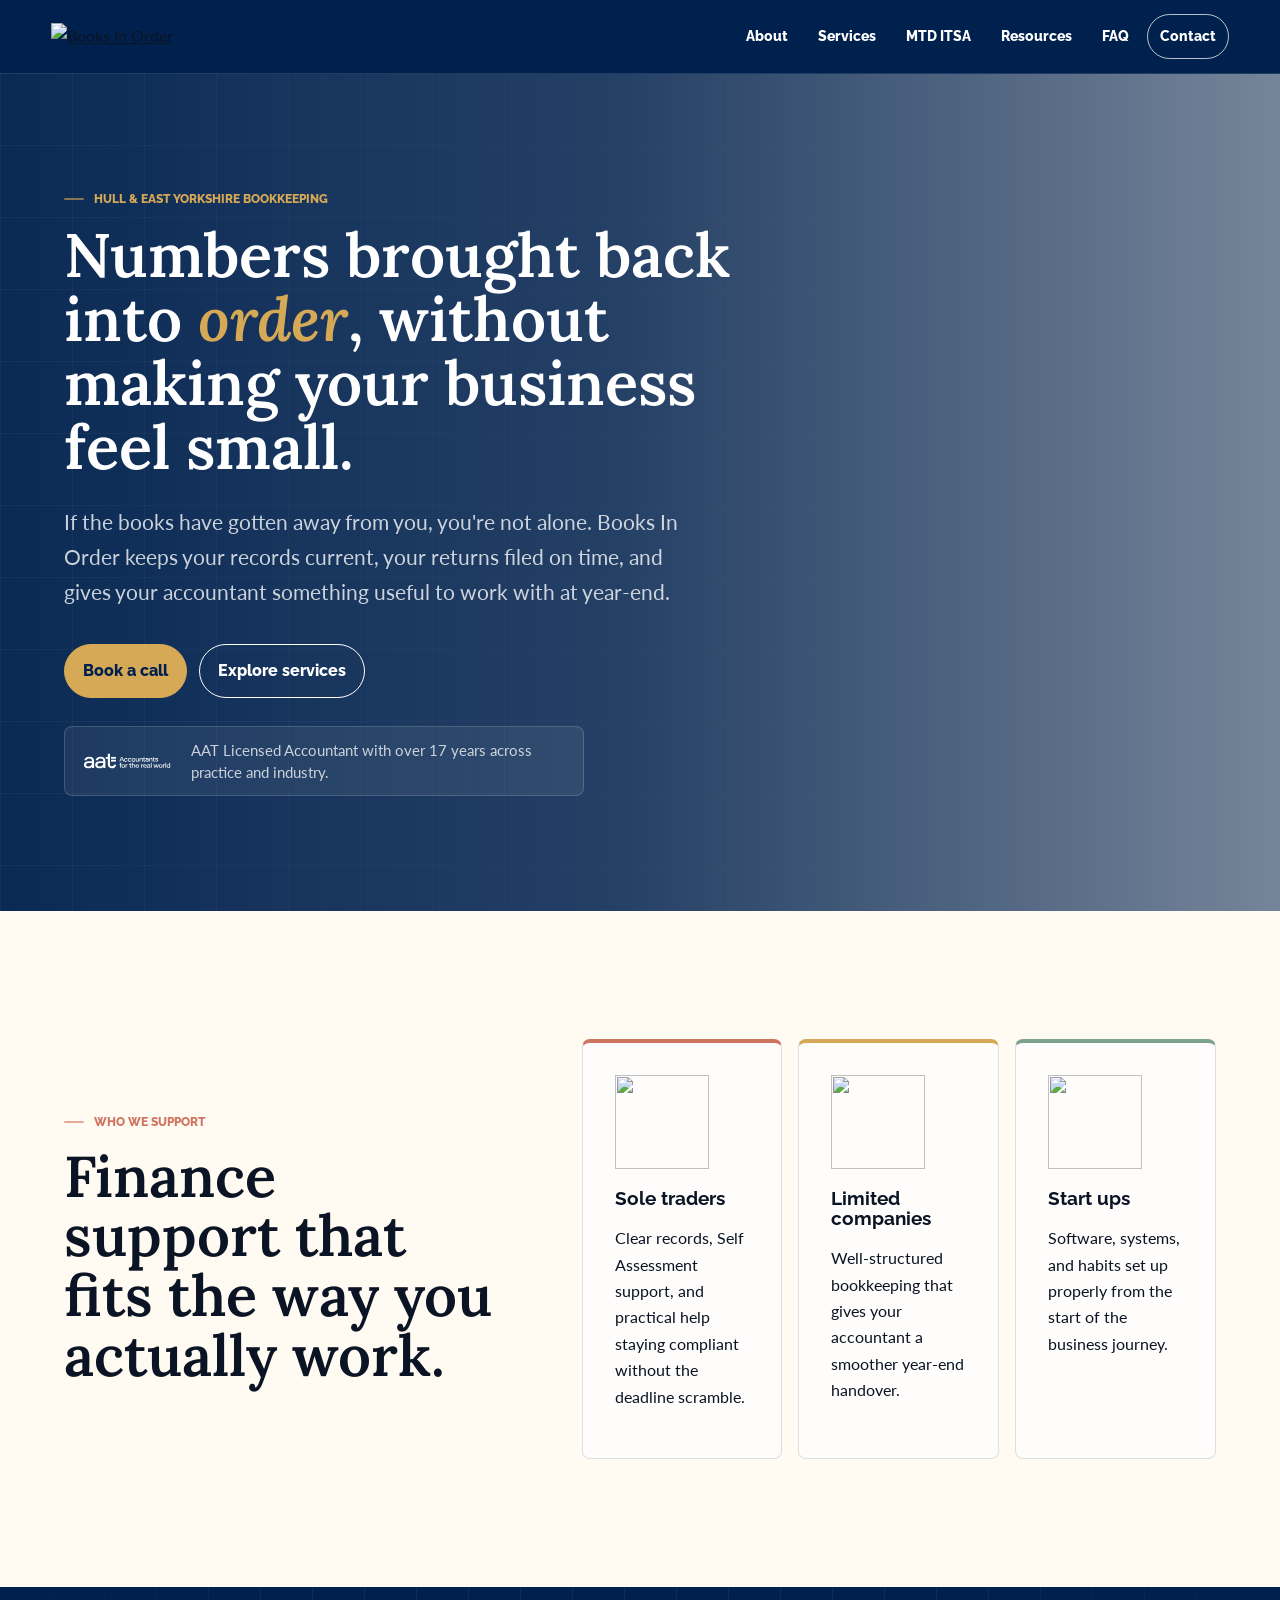
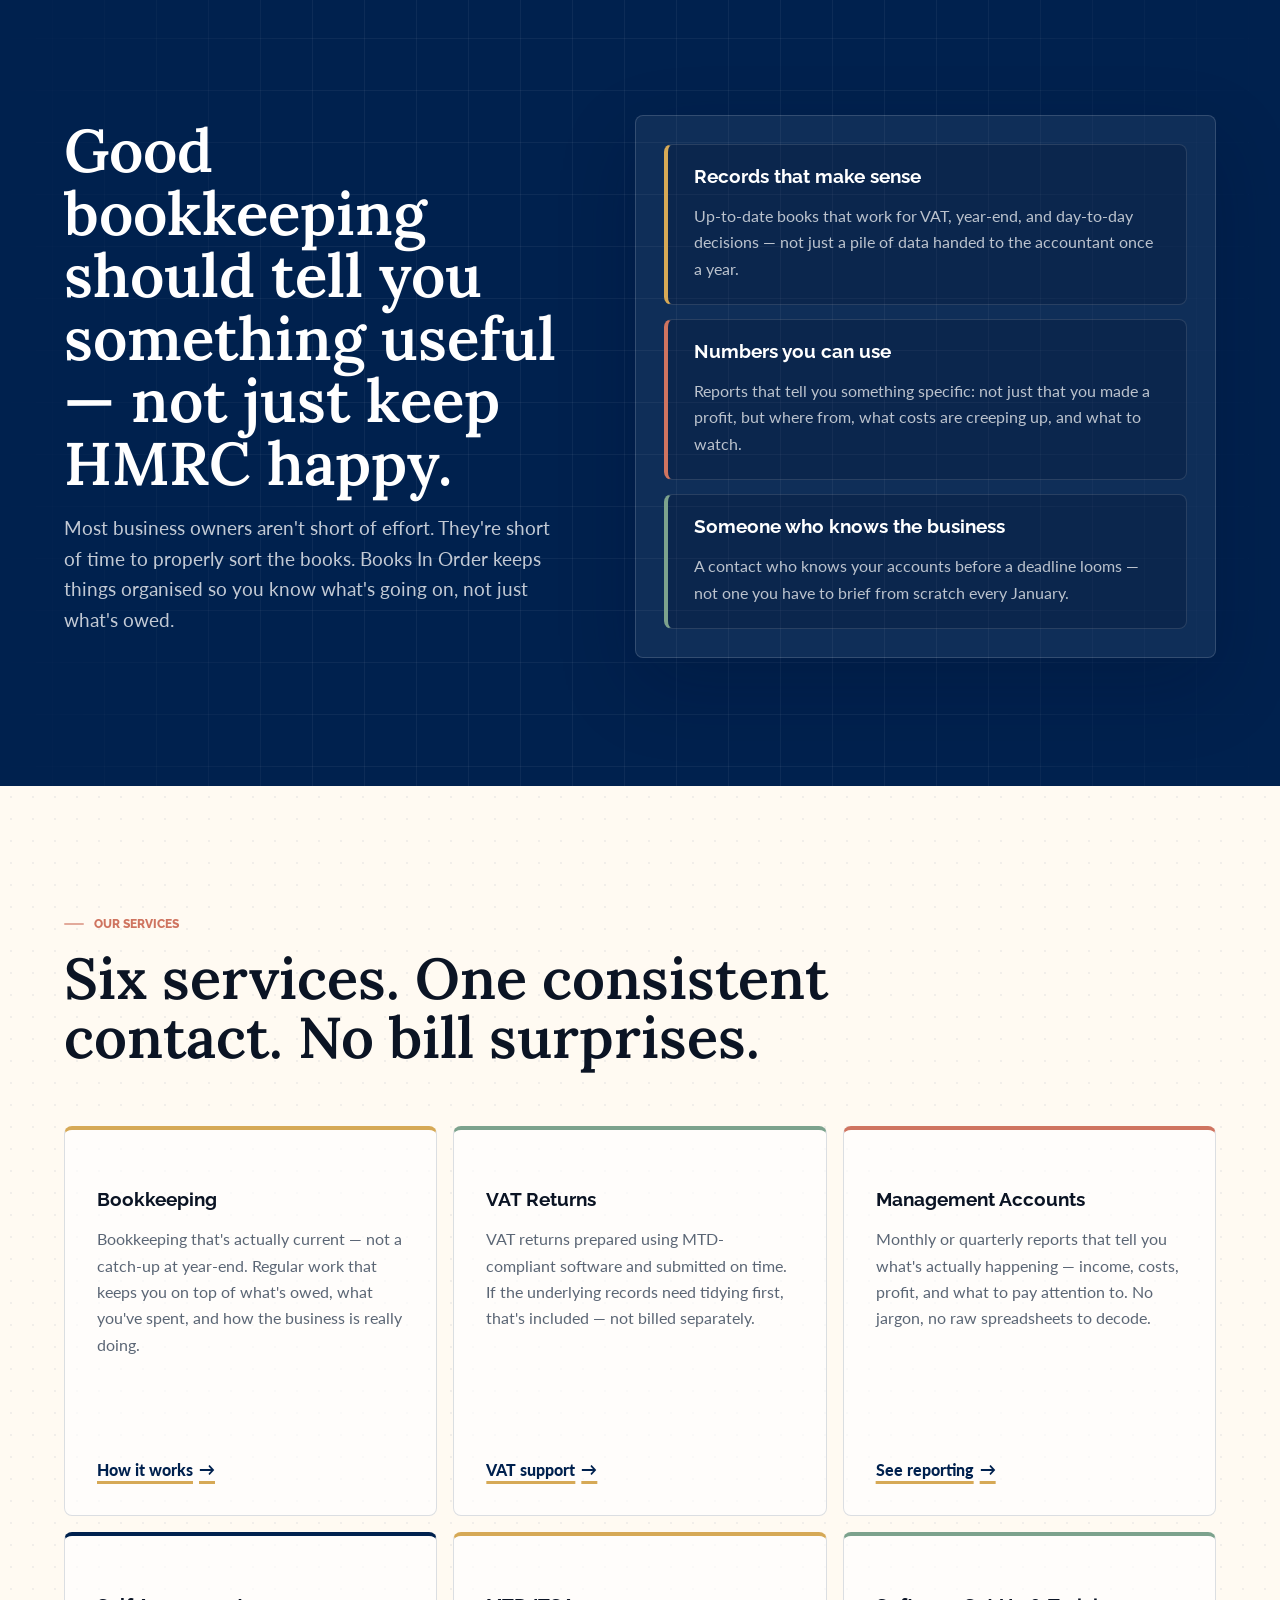
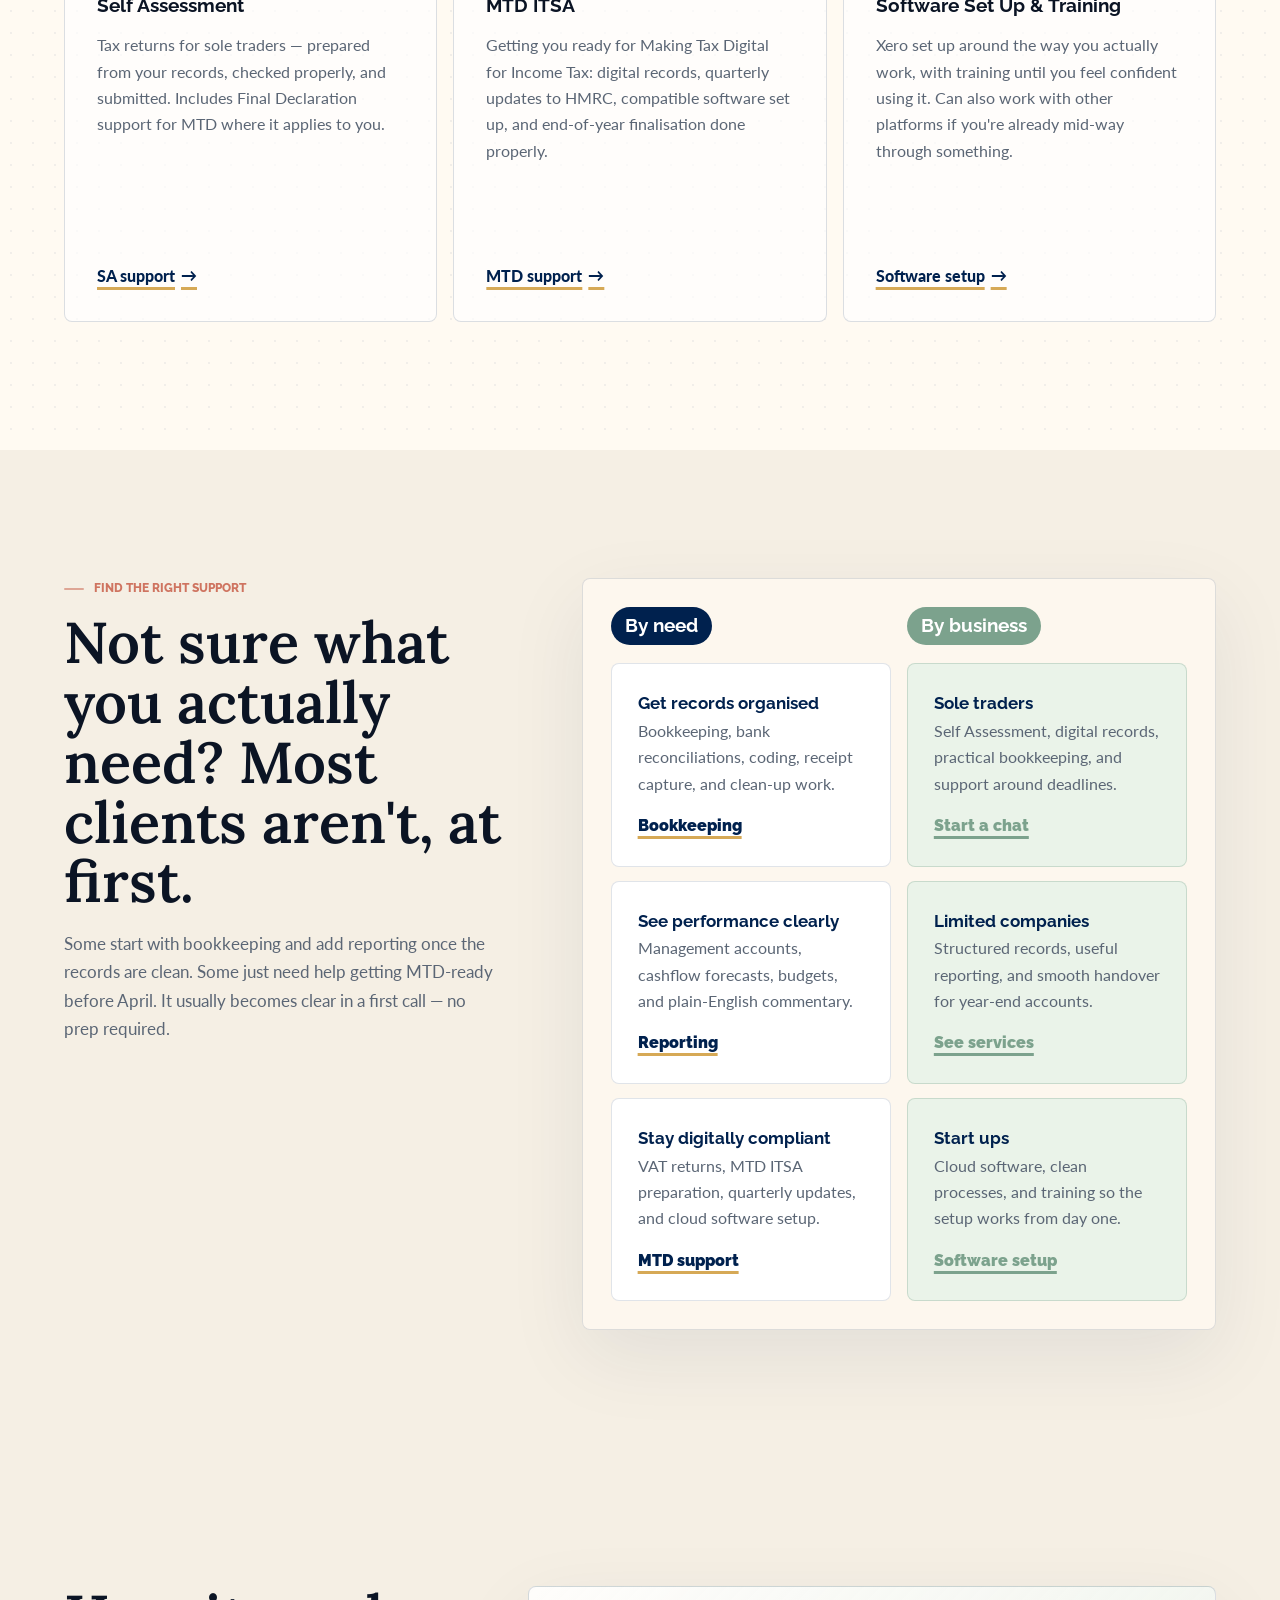
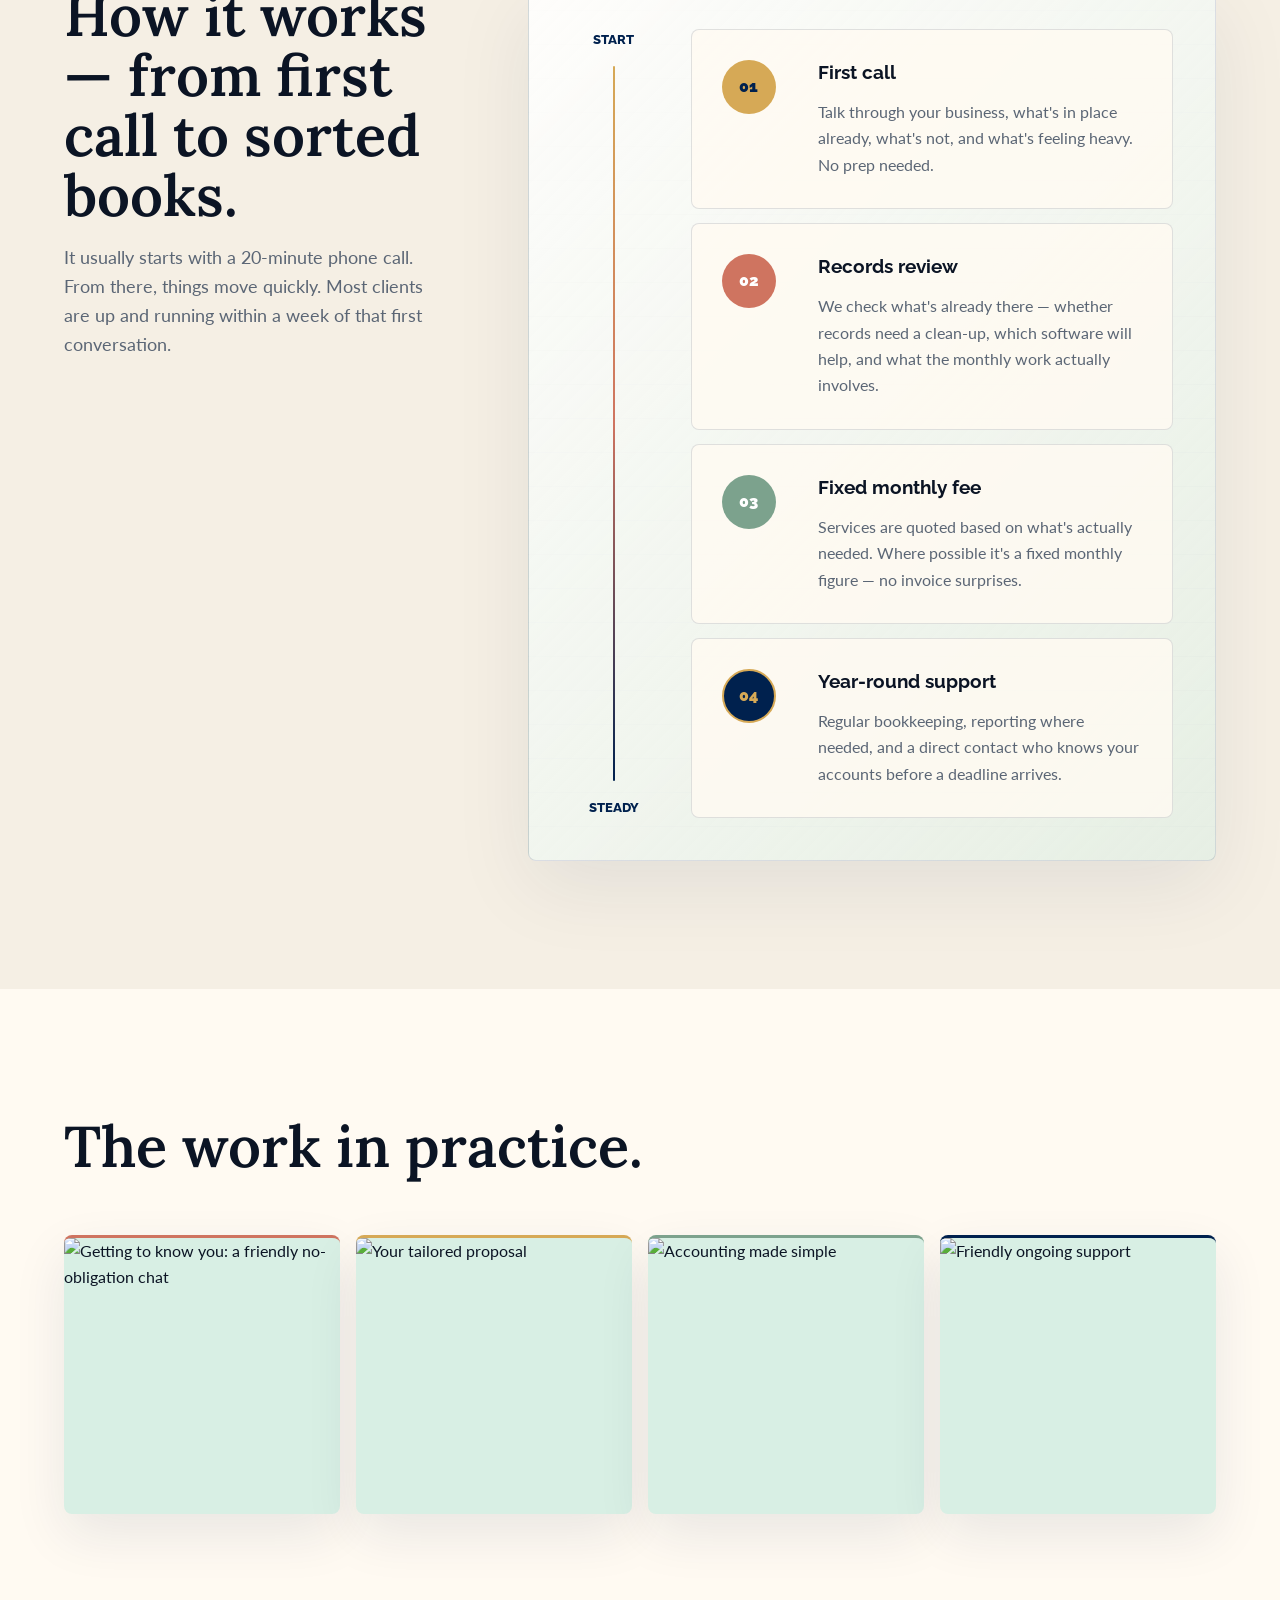
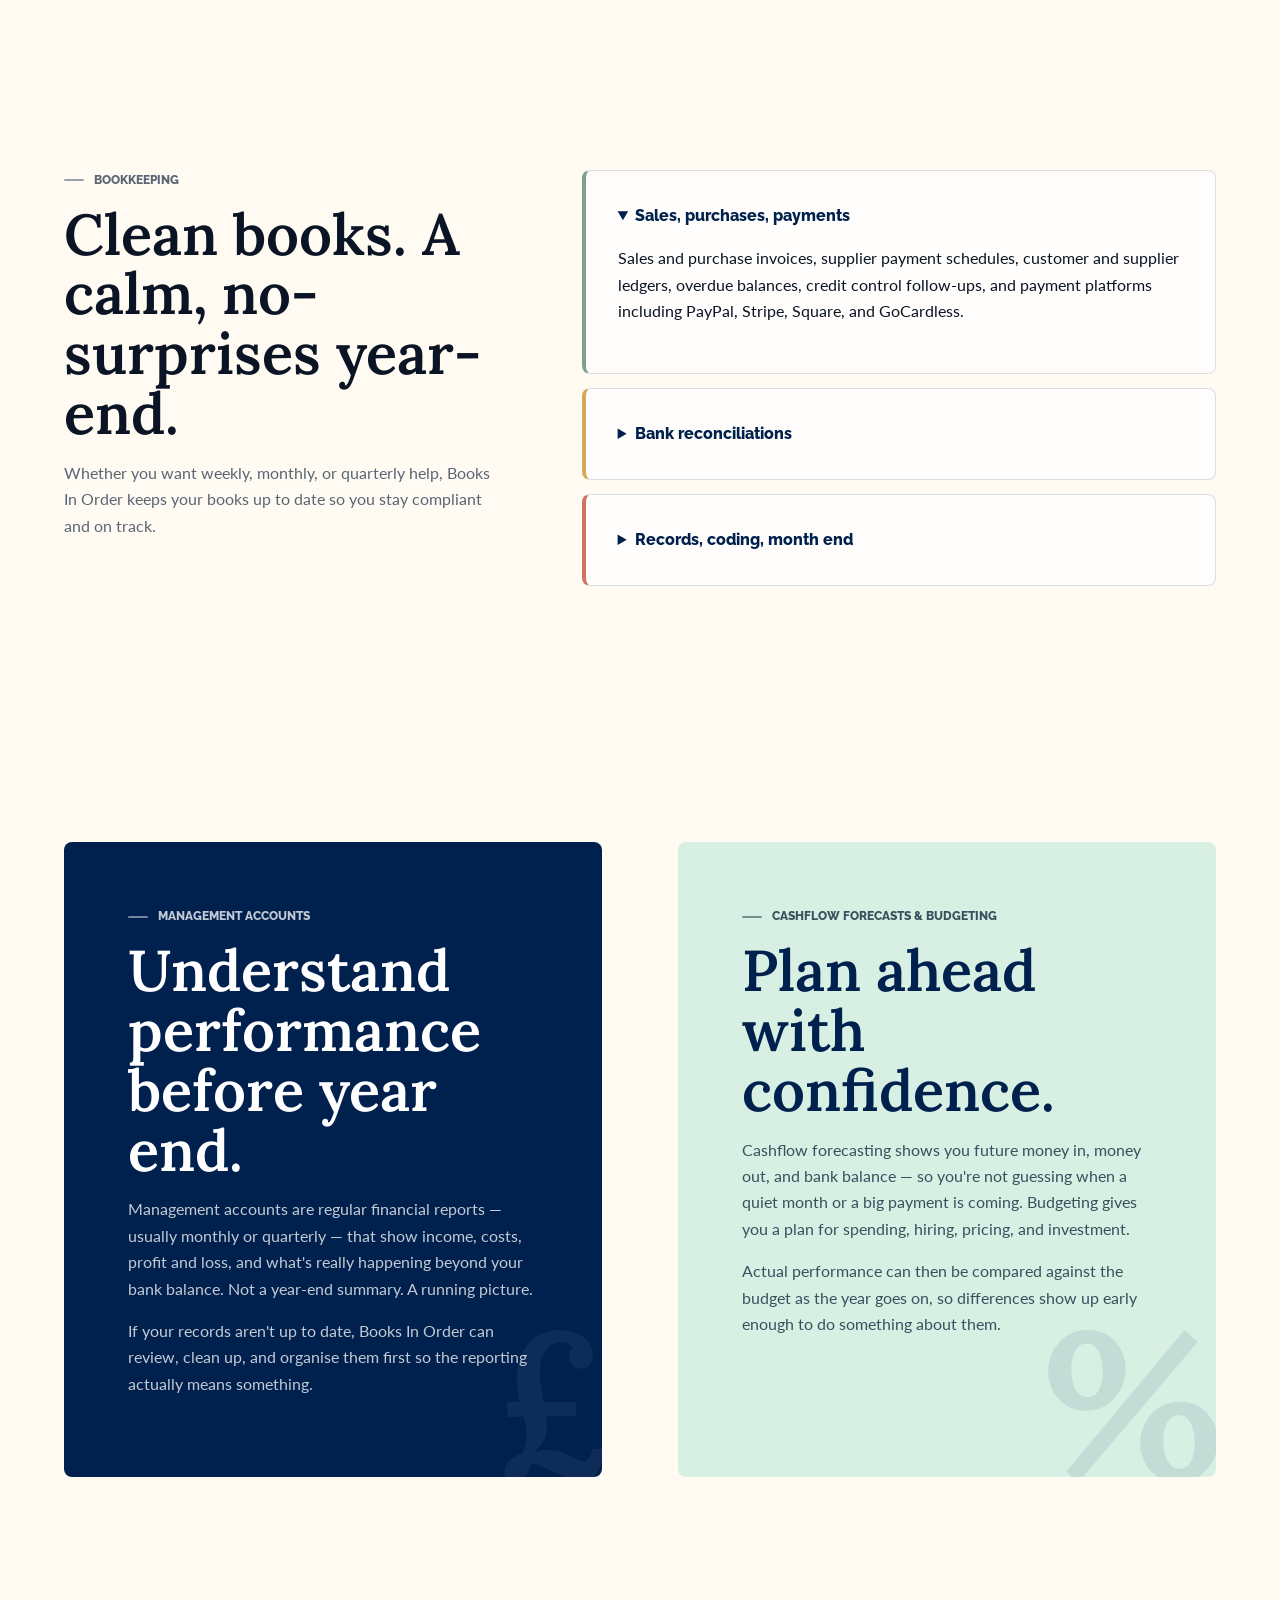
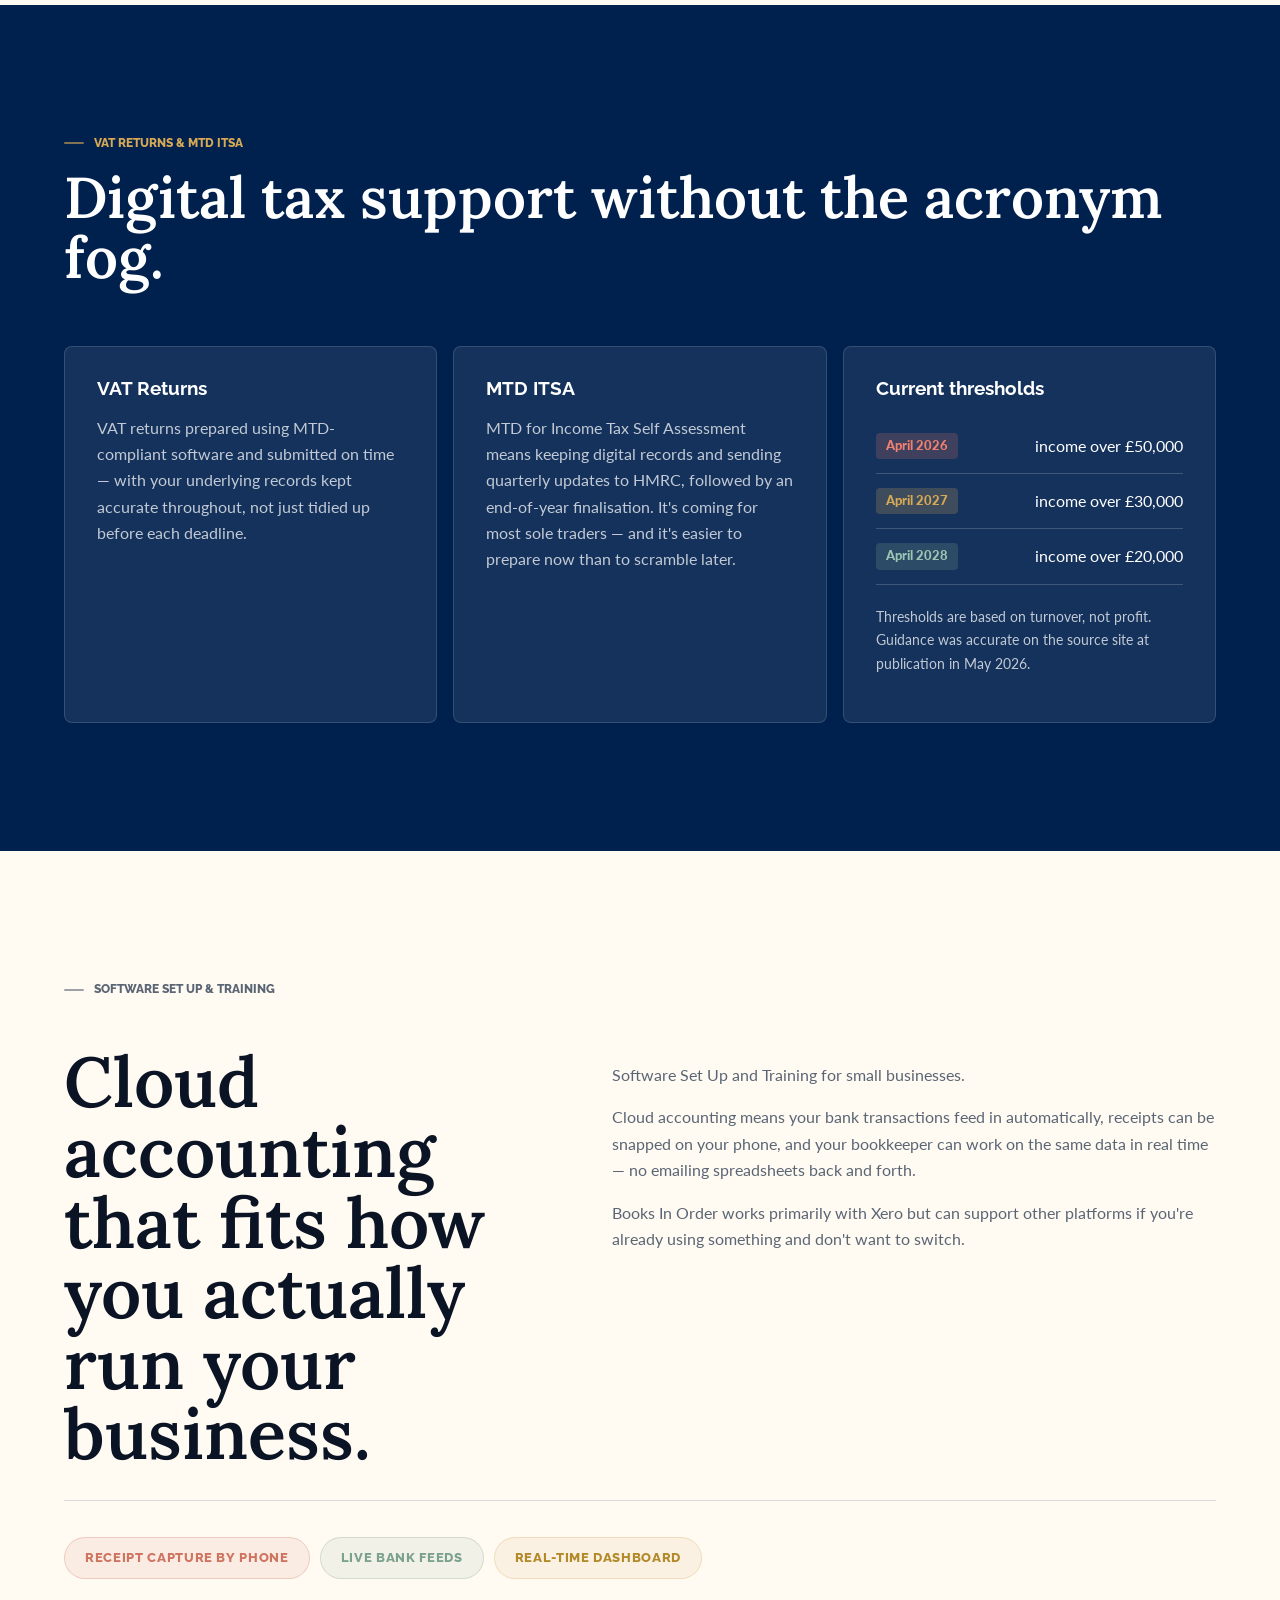
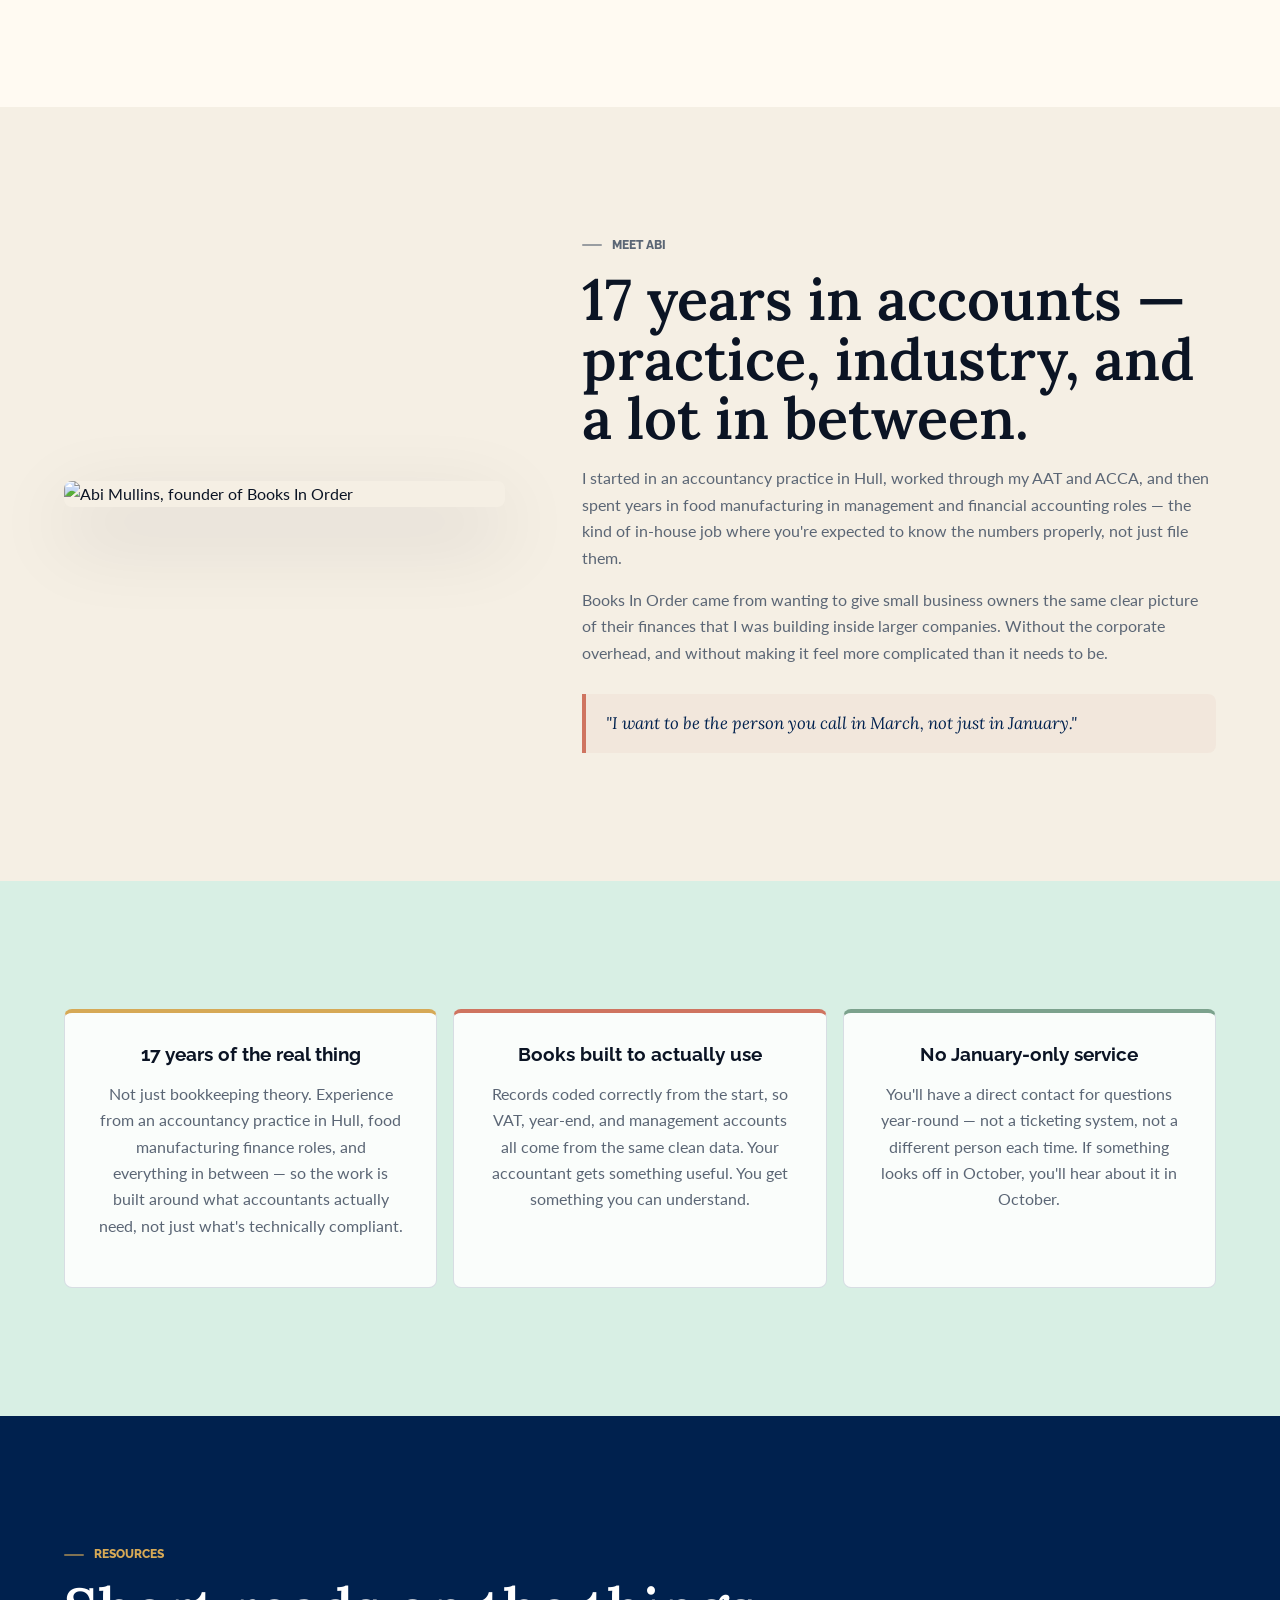
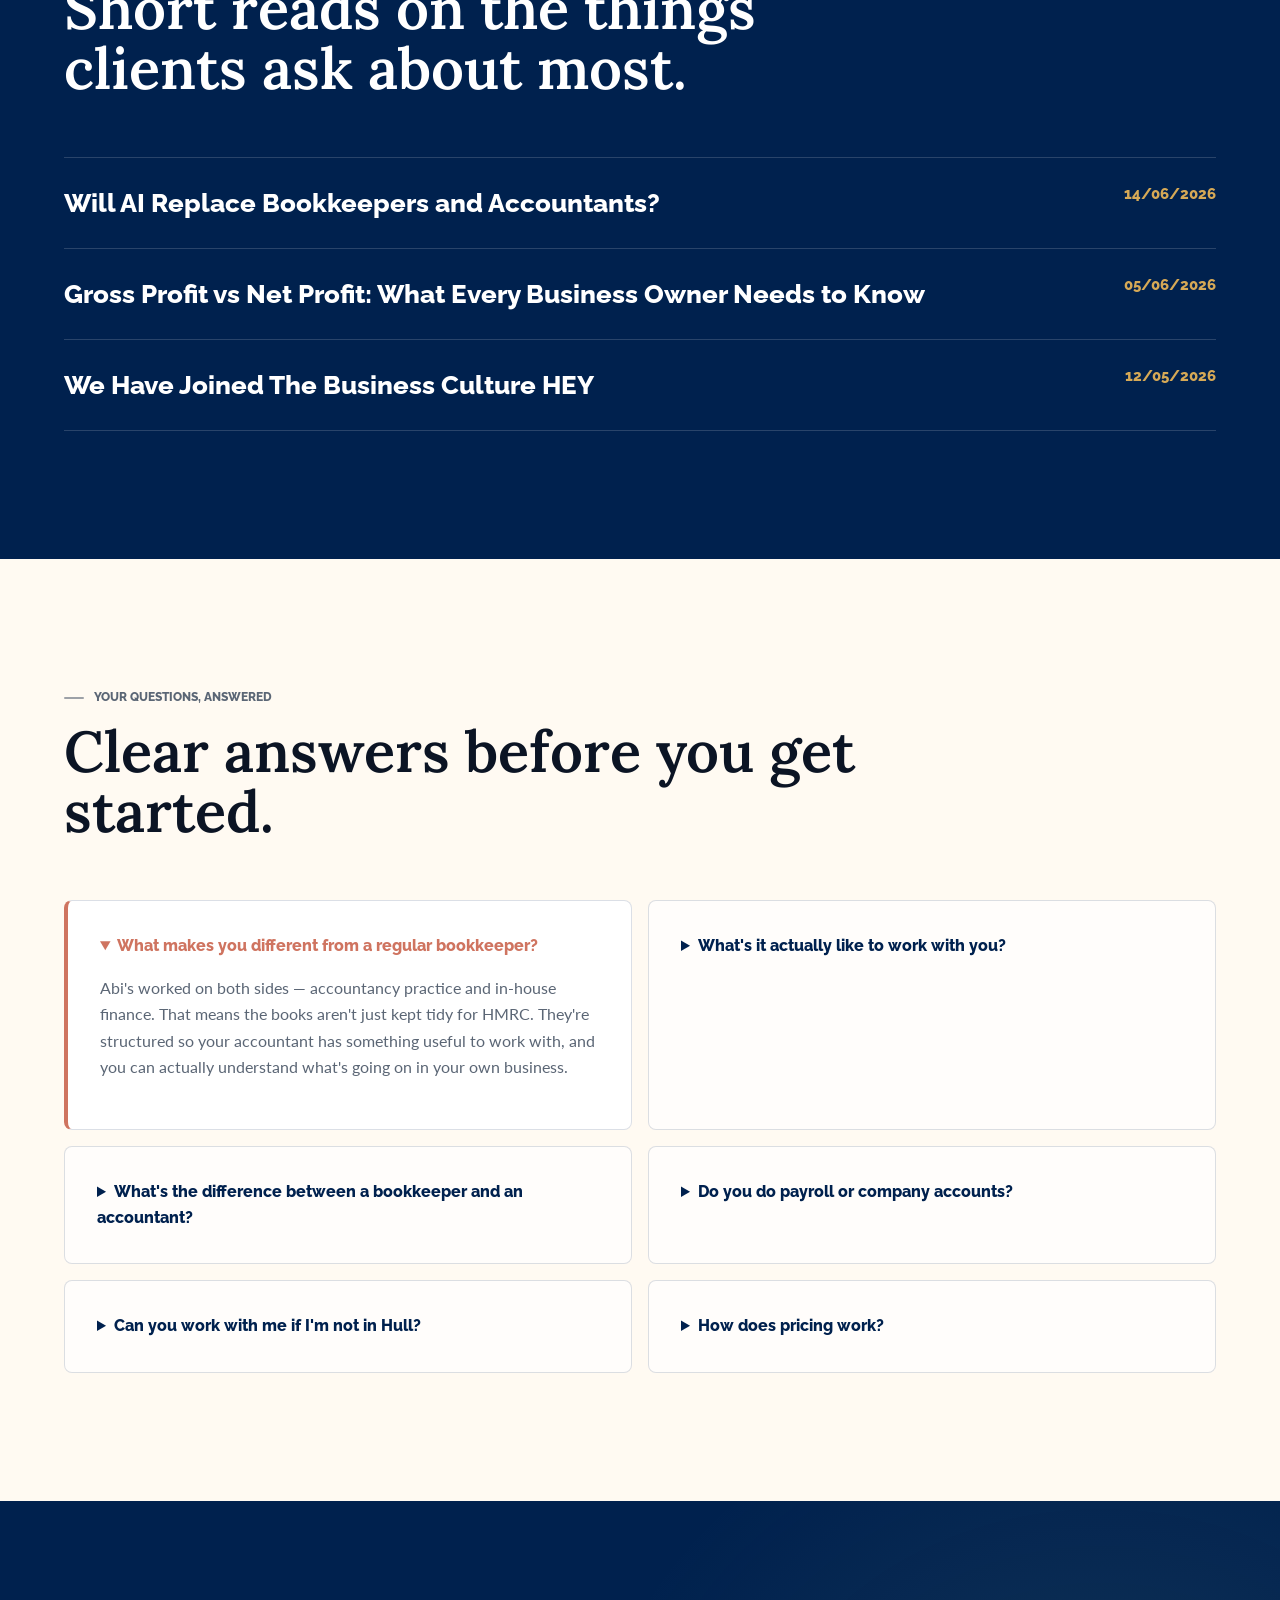
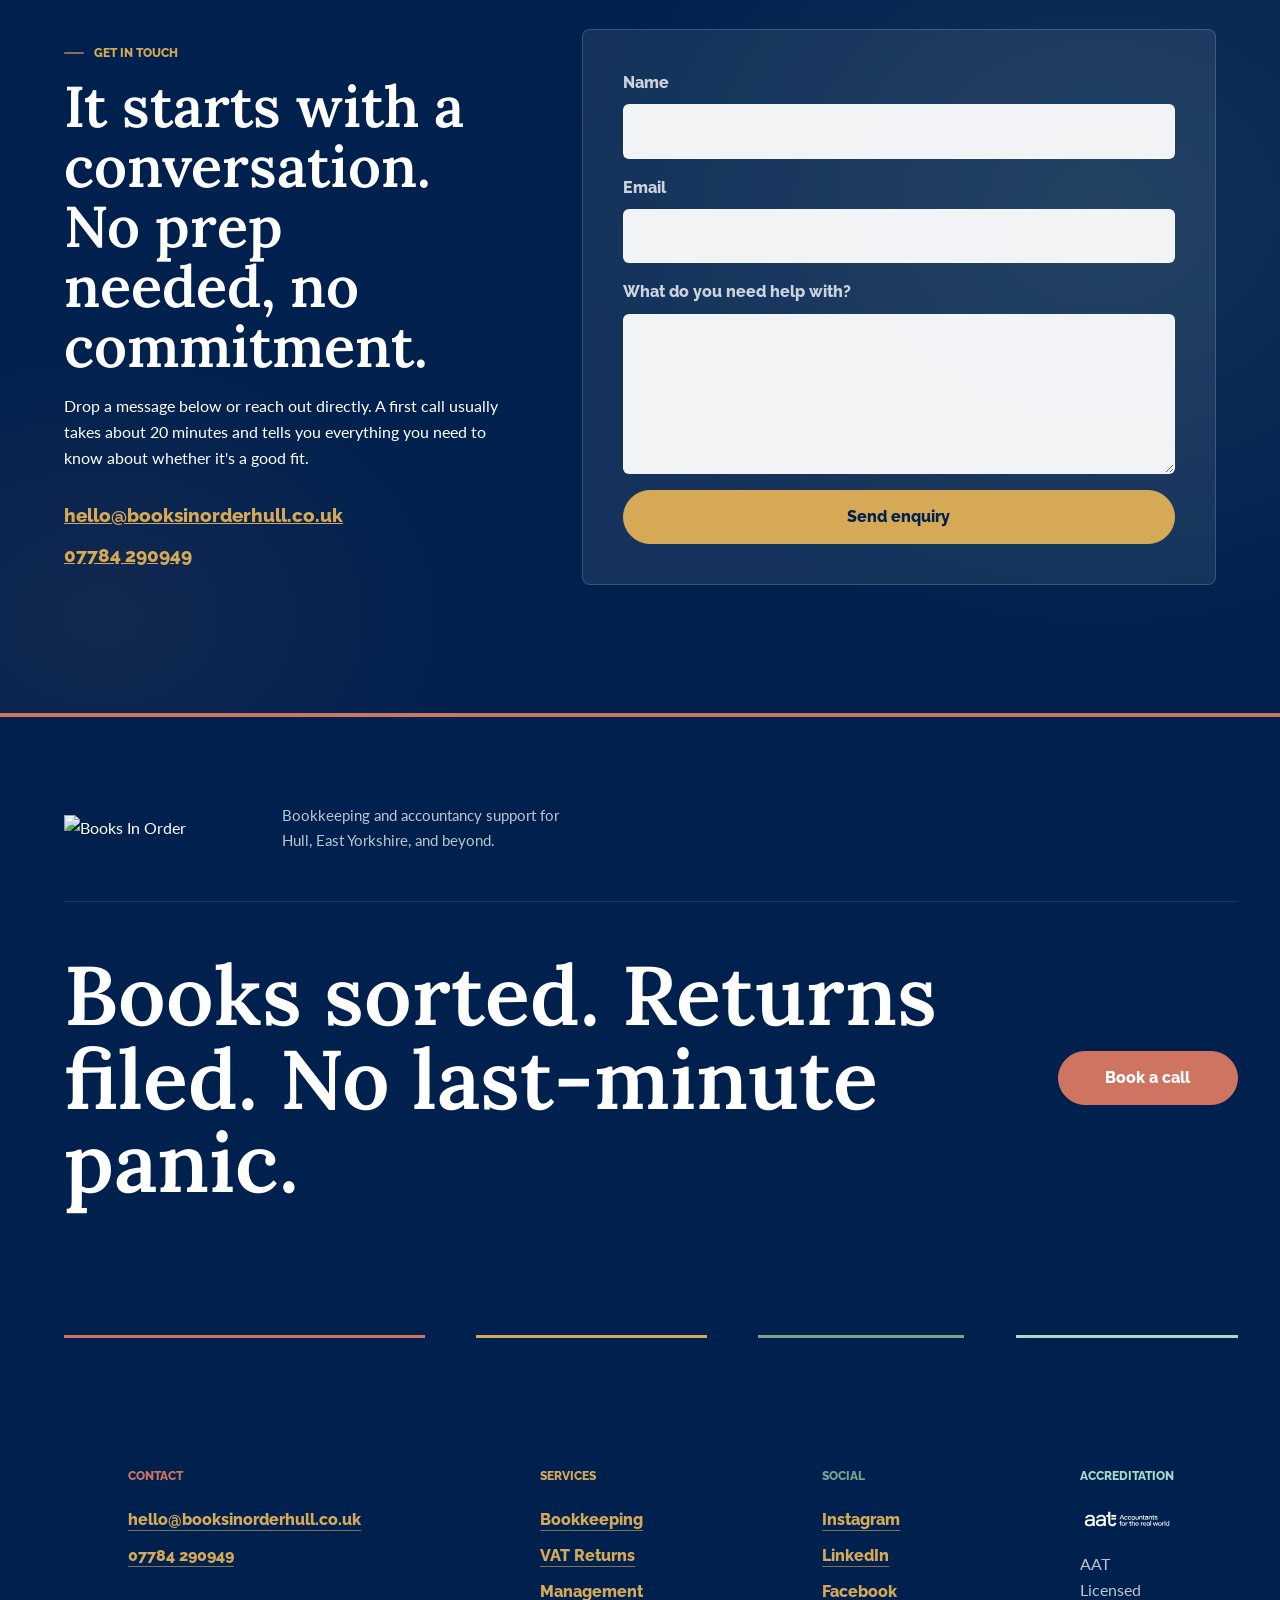
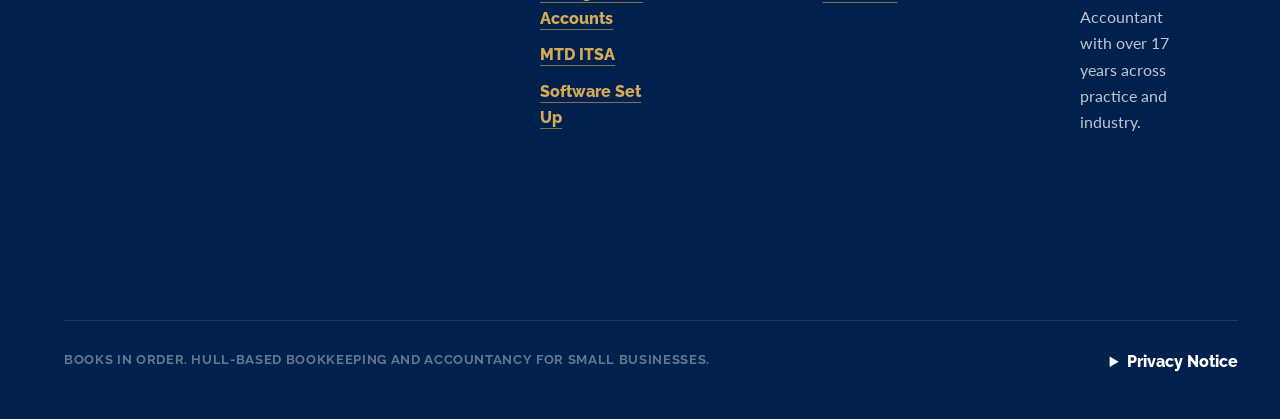
==== index.html @ 3d407a56 "Initial commit — full site build with UI overhaul - Complete HTML/CSS/JS site for Books In Order (Hu" ====
<!doctype html>
<html lang="en-GB">
  <head>
    <meta charset="utf-8">
    <meta name="viewport" content="width=device-width, initial-scale=1">
    <title>Books In Order | Bookkeeping Services in Hull & East Yorkshire</title>
    <meta name="description" content="Friendly, reliable bookkeeping and accountancy support for sole traders and small limited companies in Hull and East Yorkshire.">
    <link rel="icon" href="https://images.squarespace-cdn.com/content/v1/69c305b669880d13ca2f58d3/f4b72616-dff7-43e5-a8c6-4ea9484434a1/favicon.ico">
    <link rel="preconnect" href="https://images.squarespace-cdn.com">
    <link rel="preconnect" href="https://fonts.googleapis.com">
    <link rel="preconnect" href="https://fonts.gstatic.com" crossorigin>
    <link href="https://fonts.googleapis.com/css2?family=Lato:wght@400;700;900&family=Lora:wght@500;600&family=Raleway:wght@500;700;800&display=swap" rel="stylesheet">
    <link rel="stylesheet" href="styles.css">
  </head>
  <body>
    <header class="site-header" data-header>
      <a class="brand" href="#top" aria-label="Books In Order home">
        <img src="https://images.squarespace-cdn.com/content/v1/69c305b669880d13ca2f58d3/8a11736d-c57b-49d1-9f7f-9125e35cb29f/Website+Logo.png?format=500w" alt="Books In Order">
      </a>
      <button class="menu-toggle" type="button" aria-expanded="false" aria-controls="site-nav">Menu</button>
      <nav id="site-nav" class="site-nav" aria-label="Main navigation">
        <a href="#about">About</a>
        <a href="#services">Services</a>
        <a href="#mtd">MTD ITSA</a>
        <a href="#resources">Resources</a>
        <a href="#faq">FAQ</a>
        <a class="nav-cta" href="#contact">Contact</a>
      </nav>
    </header>

    <main id="top">
      <section class="hero section-dark">
        <div class="hero-grid">
          <div class="hero-copy reveal visible">
            <p class="eyebrow">Hull & East Yorkshire bookkeeping</p>
            <h1>Numbers brought back into <span class="accent-word">order</span>, without making your business feel small.</h1>
            <p class="lede">If the books have gotten away from you, you're not alone. Books In Order keeps your records current, your returns filed on time, and gives your accountant something useful to work with at year-end.</p>
            <div class="hero-actions">
              <a class="button primary" href="#contact">Book a call</a>
              <a class="button ghost" href="#services">Explore services</a>
            </div>
            <div class="hero-credential" aria-label="AAT Licensed Accountant">
              <img src="assets/aat-logo-official.svg" alt="AAT">
              <p>AAT Licensed Accountant with over 17 years across practice and industry.</p>
            </div>
          </div>
        </div>
      </section>

      <section class="support split-section reveal" id="support">
        <div>
          <p class="eyebrow">Who we support</p>
          <h2>Finance support that fits the way you actually work.</h2>
        </div>
        <div class="support-cards">
          <article>
            <img src="https://images.squarespace-cdn.com/content/v1/69c305b669880d13ca2f58d3/57ed4778-0187-4caa-8513-b305791f2035/Sole+Trader+Icon+in+Brand+Colours.png?format=300w" alt="">
            <h3>Sole traders</h3><p>Clear records, Self Assessment support, and practical help staying compliant without the deadline scramble.</p>
          </article>
          <article>
            <img src="https://images.squarespace-cdn.com/content/v1/69c305b669880d13ca2f58d3/ba752df0-beb2-418f-ab8f-ff3a8670f248/Ltd+Co+Icon.png?format=300w" alt="">
            <h3>Limited companies</h3><p>Well-structured bookkeeping that gives your accountant a smoother year-end handover.</p>
          </article>
          <article>
            <img src="https://images.squarespace-cdn.com/content/v1/69c305b669880d13ca2f58d3/614e2837-5270-404f-b7c7-7647544a48ff/Start+Up+Icon.png?format=300w" alt="">
            <h3>Start ups</h3><p>Software, systems, and habits set up properly from the start of the business journey.</p>
          </article>
        </div>
      </section>

      <section class="manifesto section-navy reveal">
        <div class="manifesto-copy">
          <h2>Good bookkeeping should tell you something useful — not just keep HMRC happy.</h2>
          <p>Most business owners aren't short of effort. They're short of time to properly sort the books. Books In Order keeps things organised so you know what's going on, not just what's owed.</p>
        </div>
        <div class="manifesto-proof" aria-label="Ways Books In Order supports business owners">
          <article>
            <h3>Records that make sense</h3>
            <p>Up-to-date books that work for VAT, year-end, and day-to-day decisions — not just a pile of data handed to the accountant once a year.</p>
          </article>
          <article>
            <h3>Numbers you can use</h3>
            <p>Reports that tell you something specific: not just that you made a profit, but where from, what costs are creeping up, and what to watch.</p>
          </article>
          <article>
            <h3>Someone who knows the business</h3>
            <p>A contact who knows your accounts before a deadline looms — not one you have to brief from scratch every January.</p>
          </article>
        </div>
      </section>


      <section class="services" id="services">
        <div class="section-heading reveal">
          <p class="eyebrow">Our services</p>
          <h2>Six services. One consistent contact. No bill surprises.</h2>
        </div>
        <div class="service-grid">
          <article class="service-card reveal">
            <img src="https://images.squarespace-cdn.com/content/v1/69c305b669880d13ca2f58d3/4d917e02-0b38-4333-8755-67a2b61d1ab8/Bookkeeping+Icon.png?format=300w" alt="">
            <h3>Bookkeeping</h3>
            <p>Bookkeeping that's actually current — not a catch-up at year-end. Regular work that keeps you on top of what's owed, what you've spent, and how the business is really doing.</p>
            <a href="#bookkeeping">How it works</a>
          </article>
          <article class="service-card reveal">
            <img src="https://images.squarespace-cdn.com/content/v1/69c305b669880d13ca2f58d3/763222ee-6be6-4e13-afca-10b3735769d6/VAT+icon.png?format=300w" alt="">
            <h3>VAT Returns</h3>
            <p>VAT returns prepared using MTD-compliant software and submitted on time. If the underlying records need tidying first, that's included — not billed separately.</p>
            <a href="#vat">VAT support</a>
          </article>
          <article class="service-card reveal">
            <img src="https://images.squarespace-cdn.com/content/v1/69c305b669880d13ca2f58d3/249633e8-805a-471d-8360-541df7de46d4/Man+Accs+icon.png?format=300w" alt="">
            <h3>Management Accounts</h3>
            <p>Monthly or quarterly reports that tell you what's actually happening — income, costs, profit, and what to pay attention to. No jargon, no raw spreadsheets to decode.</p>
            <a href="#reporting">See reporting</a>
          </article>
          <article class="service-card reveal">
            <img src="https://images.squarespace-cdn.com/content/v1/69c305b669880d13ca2f58d3/02e10a58-3d56-4bad-8cbb-ed2f3c712b4f/SA+icon.png?format=300w" alt="">
            <h3>Self Assessment</h3>
            <p>Tax returns for sole traders — prepared from your records, checked properly, and submitted. Includes Final Declaration support for MTD where it applies to you.</p>
            <a href="#mtd">SA support</a>
          </article>
          <article class="service-card reveal">
            <img src="https://images.squarespace-cdn.com/content/v1/69c305b669880d13ca2f58d3/0dd49957-e2a8-418d-ae3b-772eff8dca1c/MTD+icon.png?format=300w" alt="">
            <h3>MTD ITSA</h3>
            <p>Getting you ready for Making Tax Digital for Income Tax: digital records, quarterly updates to HMRC, compatible software set up, and end-of-year finalisation done properly.</p>
            <a href="#mtd">MTD support</a>
          </article>
          <article class="service-card reveal">
            <img src="https://images.squarespace-cdn.com/content/v1/69c305b669880d13ca2f58d3/2127d127-161d-464d-88c6-900a5026d3ab/Software+icon.png?format=300w" alt="">
            <h3>Software Set Up & Training</h3>
            <p>Xero set up around the way you actually work, with training until you feel confident using it. Can also work with other platforms if you're already mid-way through something.</p>
            <a href="#software">Software setup</a>
          </article>
        </div>
      </section>

      <section class="support-finder section-soft reveal" id="support-finder">
        <div class="finder-copy">
          <p class="eyebrow">Find the right support</p>
          <h2>Not sure what you actually need? Most clients aren't, at first.</h2>
          <p>Some start with bookkeeping and add reporting once the records are clean. Some just need help getting MTD-ready before April. It usually becomes clear in a first call — no prep required.</p>
        </div>
        <div class="finder-panel">
          <div class="finder-column">
            <h3>By need</h3>
            <article><h4>Get records organised</h4><p>Bookkeeping, bank reconciliations, coding, receipt capture, and clean-up work.</p><a href="#bookkeeping">Bookkeeping</a></article>
            <article><h4>See performance clearly</h4><p>Management accounts, cashflow forecasts, budgets, and plain-English commentary.</p><a href="#reporting">Reporting</a></article>
            <article><h4>Stay digitally compliant</h4><p>VAT returns, MTD ITSA preparation, quarterly updates, and cloud software setup.</p><a href="#mtd">MTD support</a></article>
          </div>
          <div class="finder-column accent">
            <h3>By business</h3>
            <article><h4>Sole traders</h4><p>Self Assessment, digital records, practical bookkeeping, and support around deadlines.</p><a href="#contact">Start a chat</a></article>
            <article><h4>Limited companies</h4><p>Structured records, useful reporting, and smooth handover for year-end accounts.</p><a href="#services">See services</a></article>
            <article><h4>Start ups</h4><p>Cloud software, clean processes, and training so the setup works from day one.</p><a href="#software">Software setup</a></article>
          </div>
        </div>
      </section>

      <section class="process section-soft reveal" id="process">
        <div class="process-intro">
          <h2>How it works — from first call to sorted books.</h2>
          <p>It usually starts with a 20-minute phone call. From there, things move quickly. Most clients are up and running within a week of that first conversation.</p>
        </div>
        <div class="process-board">
          <div class="process-rail" aria-hidden="true">
            <span>Start</span>
            <strong></strong>
            <span>Steady</span>
          </div>
          <div class="process-steps">
            <article><span>01</span><div><h3>First call</h3><p>Talk through your business, what's in place already, what's not, and what's feeling heavy. No prep needed.</p></div></article>
            <article><span>02</span><div><h3>Records review</h3><p>We check what's already there — whether records need a clean-up, which software will help, and what the monthly work actually involves.</p></div></article>
            <article><span>03</span><div><h3>Fixed monthly fee</h3><p>Services are quoted based on what's actually needed. Where possible it's a fixed monthly figure — no invoice surprises.</p></div></article>
            <article><span>04</span><div><h3>Year-round support</h3><p>Regular bookkeeping, reporting where needed, and a direct contact who knows your accounts before a deadline arrives.</p></div></article>
          </div>
        </div>
      </section>

      <section class="source-gallery reveal" aria-label="Books In Order working process visuals">
        <div class="section-heading">
          <h2>The work in practice.</h2>
        </div>
        <div class="source-image-grid">
          <figure>
            <img src="https://images.squarespace-cdn.com/content/v1/69c305b669880d13ca2f58d3/54f9370a-5208-4a09-9b76-c296237e7200/13.png?format=750w" alt="Getting to know you: a friendly no-obligation chat">
          </figure>
          <figure>
            <img src="https://images.squarespace-cdn.com/content/v1/69c305b669880d13ca2f58d3/e0cb9665-6b1f-4168-8ca5-93810a4bc69e/14.png?format=750w" alt="Your tailored proposal">
          </figure>
          <figure>
            <img src="https://images.squarespace-cdn.com/content/v1/69c305b669880d13ca2f58d3/10b3ae55-580f-4809-b610-43f58ad2832b/21.png?format=750w" alt="Accounting made simple">
          </figure>
          <figure>
            <img src="https://images.squarespace-cdn.com/content/v1/69c305b669880d13ca2f58d3/dafe47be-721a-4e7f-a475-9cd502c025fa/20.png?format=750w" alt="Friendly ongoing support">
          </figure>
        </div>
      </section>

      <section class="detail-band" id="bookkeeping">
        <div class="detail-copy reveal">
          <p class="eyebrow">Bookkeeping</p>
          <h2>Clean books. A calm, no-surprises year-end.</h2>
          <p>Whether you want weekly, monthly, or quarterly help, Books In Order keeps your books up to date so you stay compliant and on track.</p>
        </div>
        <div class="scope-board reveal">
          <details open>
            <summary>Sales, purchases, payments</summary>
            <p>Sales and purchase invoices, supplier payment schedules, customer and supplier ledgers, overdue balances, credit control follow-ups, and payment platforms including PayPal, Stripe, Square, and GoCardless.</p>
          </details>
          <details>
            <summary>Bank reconciliations</summary>
            <p>Bank, credit card, loan, petty cash, and payment account reconciliations, plus discrepancy checks between bookkeeping records and statements.</p>
          </details>
          <details>
            <summary>Records, coding, month end</summary>
            <p>Correct chart-of-accounts coding, VAT categories, receipt capture, accruals, prepayments, month-end close, accountant review packs, clean-up work, and everyday finance queries.</p>
          </details>
        </div>
      </section>

      <section class="reporting" id="reporting">
        <div class="report-panel reveal">
          <p class="eyebrow">Management Accounts</p>
          <h2>Understand performance before year end.</h2>
          <p>Management accounts are regular financial reports — usually monthly or quarterly — that show income, costs, profit and loss, and what's really happening beyond your bank balance. Not a year-end summary. A running picture.</p>
          <p>If your records aren't up to date, Books In Order can review, clean up, and organise them first so the reporting actually means something.</p>
        </div>
        <div class="report-panel accent reveal" id="cashflow">
          <p class="eyebrow">Cashflow Forecasts & Budgeting</p>
          <h2>Plan ahead with confidence.</h2>
          <p>Cashflow forecasting shows you future money in, money out, and bank balance — so you're not guessing when a quiet month or a big payment is coming. Budgeting gives you a plan for spending, hiring, pricing, and investment.</p>
          <p>Actual performance can then be compared against the budget as the year goes on, so differences show up early enough to do something about them.</p>
        </div>
      </section>

      <section class="vat-mtd section-dark" id="vat">
        <div class="section-heading reveal">
          <p class="eyebrow">VAT Returns & MTD ITSA</p>
          <h2>Digital tax support without the acronym fog.</h2>
        </div>
        <div class="mtd-grid" id="mtd">
          <article class="vat-card reveal">
            <h3>VAT Returns</h3>
            <p>VAT returns prepared using MTD-compliant software and submitted on time — with your underlying records kept accurate throughout, not just tidied up before each deadline.</p>
          </article>
          <article class="vat-card reveal">
            <h3>MTD ITSA</h3>
            <p>MTD for Income Tax Self Assessment means keeping digital records and sending quarterly updates to HMRC, followed by an end-of-year finalisation. It's coming for most sole traders — and it's easier to prepare now than to scramble later.</p>
          </article>
          <article class="timeline reveal">
            <h3>Current thresholds</h3>
            <ol>
              <li><span>April 2026</span> income over £50,000</li>
              <li><span>April 2027</span> income over £30,000</li>
              <li><span>April 2028</span> income over £20,000</li>
            </ol>
            <p class="small">Thresholds are based on turnover, not profit. Guidance was accurate on the source site at publication in May 2026.</p>
          </article>
        </div>
      </section>

      <section class="software" id="software">
        <div class="software-copy reveal">
          <p class="eyebrow">Software Set Up & Training</p>
          <h2>Cloud accounting that fits how you actually run your business.</h2>
          <div class="software-body">
            <p class="service-alias">Software Set Up and Training for small businesses.</p>
            <p>Cloud accounting means your bank transactions feed in automatically, receipts can be snapped on your phone, and your bookkeeper can work on the same data in real time — no emailing spreadsheets back and forth.</p>
            <p>Books In Order works primarily with Xero but can support other platforms if you're already using something and don't want to switch.</p>
          </div>
          <ul class="software-features">
            <li>Receipt capture by phone</li>
            <li>Live bank feeds</li>
            <li>Real-time dashboard</li>
          </ul>
        </div>
      </section>

      <section class="about section-soft" id="about">
        <div class="about-image reveal">
          <img src="https://images.squarespace-cdn.com/content/v1/69c305b669880d13ca2f58d3/c41d12c7-583b-4b94-b5ea-519dea3bc6b7/Canva+1.png?format=1000w" alt="Abi Mullins, founder of Books In Order">
        </div>
        <div class="about-copy reveal">
          <p class="eyebrow">Meet Abi</p>
          <h2>17 years in accounts — practice, industry, and a lot in between.</h2>
          <p>I started in an accountancy practice in Hull, worked through my AAT and ACCA, and then spent years in food manufacturing in management and financial accounting roles — the kind of in-house job where you're expected to know the numbers properly, not just file them.</p>
          <p>Books In Order came from wanting to give small business owners the same clear picture of their finances that I was building inside larger companies. Without the corporate overhead, and without making it feel more complicated than it needs to be.</p>
          <blockquote class="about-quote">"I want to be the person you call in March, not just in January."</blockquote>
        </div>
      </section>

      <section class="why reveal">
        <div class="why-grid">
          <article><h3>17 years of the real thing</h3><p>Not just bookkeeping theory. Experience from an accountancy practice in Hull, food manufacturing finance roles, and everything in between — so the work is built around what accountants actually need, not just what's technically compliant.</p></article>
          <article><h3>Books built to actually use</h3><p>Records coded correctly from the start, so VAT, year-end, and management accounts all come from the same clean data. Your accountant gets something useful. You get something you can understand.</p></article>
          <article><h3>No January-only service</h3><p>You'll have a direct contact for questions year-round — not a ticketing system, not a different person each time. If something looks off in October, you'll hear about it in October.</p></article>
        </div>
      </section>

      <section class="resources section-navy" id="resources">
        <div class="section-heading reveal">
          <p class="eyebrow">Resources</p>
          <h2>Short reads on the things clients ask about most.</h2>
        </div>
        <div class="resource-list reveal">
          <a href="https://www.booksinorderhull.co.uk/resources-2/Blog%20Post%20Title%20One-3zaa9-zlxng-smbbc-8t6hl-gnhhy">Will AI Replace Bookkeepers and Accountants? <span>14/06/2026</span></a>
          <a href="https://www.booksinorderhull.co.uk/resources-2/Blog%20Post%20Title%20One-3zaa9-zlxng-smbbc-8t6hl">Gross Profit vs Net Profit: What Every Business Owner Needs to Know <span>05/06/2026</span></a>
          <a href="https://www.booksinorderhull.co.uk/resources-2">We Have Joined The Business Culture HEY <span>12/05/2026</span></a>
        </div>
      </section>

      <section class="faq" id="faq">
        <div class="section-heading reveal">
          <p class="eyebrow">Your questions, answered</p>
          <h2>Clear answers before you get started.</h2>
        </div>
        <div class="faq-grid reveal">
          <details open><summary>What makes you different from a regular bookkeeper?</summary><p>Abi's worked on both sides — accountancy practice and in-house finance. That means the books aren't just kept tidy for HMRC. They're structured so your accountant has something useful to work with, and you can actually understand what's going on in your own business.</p></details>
          <details><summary>What's it actually like to work with you?</summary><p>Straightforward and consistent. You'll have a direct email and number — it's not a support queue. If something looks wrong with a VAT figure or a transaction doesn't add up, you'll hear about it before it becomes a problem, not after.</p></details>
          <details><summary>What's the difference between a bookkeeper and an accountant?</summary><p>A bookkeeper keeps the day-to-day records current and spots issues early. An accountant takes that information and uses it for year-end accounts, tax returns, and formal advice. The two work best together — and it helps enormously if the bookkeeper already knows what the accountant needs.</p></details>
          <details><summary>Do you do payroll or company accounts?</summary><p>Books In Order focuses on bookkeeping, management accounts, VAT, Self Assessment for sole traders, and software setup. For payroll, corporation tax, limited company accounts, and complex tax matters, we'll point you towards someone who specialises in exactly that — and make the handover easy.</p></details>
          <details><summary>Can you work with me if I'm not in Hull?</summary><p>Yes — most of the work is done in the cloud anyway. We're based in Hull but work with clients further afield by Zoom, phone, WhatsApp, or email. It's rarely an issue once you're set up on cloud accounting software.</p></details>
          <details><summary>How does pricing work?</summary><p>It depends on transaction volume, what needs doing, and how often. After a first conversation you'll get a straight quote — and where possible, it's a fixed monthly figure so there are no surprises when the invoice arrives.</p></details>
        </div>
      </section>

      <section class="contact section-dark" id="contact">
        <div class="contact-copy reveal">
          <p class="eyebrow">Get in touch</p>
          <h2>It starts with a conversation. No prep needed, no commitment.</h2>
          <p>Drop a message below or reach out directly. A first call usually takes about 20 minutes and tells you everything you need to know about whether it's a good fit.</p>
          <div class="contact-links">
            <a href="mailto:hello@booksinorderhull.co.uk">hello@booksinorderhull.co.uk</a>
            <a href="tel:+447784290949">07784 290949</a>
          </div>
        </div>
        <form class="contact-form reveal" action="mailto:hello@booksinorderhull.co.uk" method="post" enctype="text/plain">
          <label>Name <input name="name" autocomplete="name" required></label>
          <label>Email <input name="email" type="email" autocomplete="email" required></label>
          <label>What do you need help with? <textarea name="message" rows="5" required></textarea></label>
          <button class="button primary" type="submit">Send enquiry</button>
        </form>
      </section>
    </main>

    <footer class="site-footer">
      <div class="footer-hero">
        <div>
          <img src="https://images.squarespace-cdn.com/content/v1/69c305b669880d13ca2f58d3/8a11736d-c57b-49d1-9f7f-9125e35cb29f/Website+Logo.png?format=300w" alt="Books In Order">
          <p>Bookkeeping and accountancy support for Hull, East Yorkshire, and beyond.</p>
        </div>
        <h2>Books sorted. Returns filed. No last-minute panic.</h2>
        <a class="button primary" href="#contact">Book a call</a>
      </div>
      <div class="footer-grid">
        <section class="footer-card">
          <p class="footer-label">Contact</p>
          <a href="mailto:hello@booksinorderhull.co.uk">hello@booksinorderhull.co.uk</a>
          <a href="tel:+447784290949">07784 290949</a>
        </section>
        <section class="footer-card footer-services">
          <p class="footer-label">Services</p>
          <a href="#bookkeeping">Bookkeeping</a>
          <a href="#vat">VAT Returns</a>
          <a href="#reporting">Management Accounts</a>
          <a href="#mtd">MTD ITSA</a>
          <a href="#software">Software Set Up</a>
        </section>
        <section class="footer-card footer-socials">
          <p class="footer-label">Social</p>
          <a href="https://www.instagram.com/booksinorderacc/">Instagram</a>
          <a href="https://www.linkedin.com/company/books-in-order-bookkeeping-and-accountancy/?viewAsMember=true">LinkedIn</a>
          <a href="https://www.facebook.com/profile.php?id=61583237850127">Facebook</a>
        </section>
        <section class="footer-card footer-accreditation">
          <p class="footer-label">Accreditation</p>
          <img src="assets/aat-logo-official.svg" alt="AAT">
          <p>AAT Licensed Accountant with over 17 years across practice and industry.</p>
        </section>
      </div>
      <div class="footer-bottom">
        <p>Books In Order. Hull-based bookkeeping and accountancy for small businesses.</p>
        <details class="privacy">
          <summary>Privacy Notice</summary>
          <p>Books In Order is a UK-based bookkeeping service and data controller. We may collect contact details, business details you share, enquiry information, and website usage data to respond to enquiries, provide services, manage client relationships, improve the website, and monitor performance. We do not sell your data. To request access, correction, deletion, objection, or portability, contact hello@booksinorderhull.co.uk. Last updated: 31/05/2026.</p>
        </details>
      </div>
    </footer>
    <script src="script.js"></script>
  </body>
</html>
---- styles.css ----
:root {
  --navy: #00214e;
  --ink: #0b1424;
  --muted: #5b6675;
  --paper: #fffaf2;
  --soft: #f5efe4;
  --mint: #d8efe4;
  --sage: #7ca28d;
  --gold: #d6a956;
  --coral: #cf7460;
  --white: #ffffff;
  --line: rgba(0, 33, 78, 0.14);
  --shadow: 0 28px 80px rgba(0, 20, 45, 0.16);
  --radius: 8px;
}

* {
  box-sizing: border-box;
}

html {
  scroll-behavior: smooth;
}

body {
  margin: 0;
  background: var(--paper);
  color: var(--ink);
  font-family: Lato, Arial, sans-serif;
  font-size: 16px;
  line-height: 1.65;
}

img {
  max-width: 100%;
  display: block;
}

a {
  color: inherit;
}

button,
input,
textarea {
  font: inherit;
}

.site-header {
  position: sticky;
  top: 0;
  z-index: 20;
  display: flex;
  align-items: center;
  justify-content: space-between;
  gap: 24px;
  padding: 14px clamp(18px, 4vw, 64px);
  background: var(--navy);
  border-bottom: 1px solid rgba(255, 255, 255, 0.12);
  backdrop-filter: blur(18px);
  transition: box-shadow 220ms ease, padding 220ms ease;
}

.site-header.scrolled {
  box-shadow: 0 12px 30px rgba(0, 18, 45, 0.18);
  padding-block: 8px;
}

.brand img {
  width: clamp(150px, 18vw, 230px);
}

.site-nav {
  display: flex;
  align-items: center;
  gap: 6px;
  color: var(--white);
  font-family: Raleway, Arial, sans-serif;
  font-size: 0.86rem;
  font-weight: 800;
}

.site-nav a {
  padding: 10px 12px;
  text-decoration: none;
}

.site-nav a:hover {
  color: var(--gold);
}

.nav-cta {
  border: 1px solid rgba(255, 255, 255, 0.72);
  border-radius: 999px;
}

.menu-toggle {
  display: none;
  border: 1px solid rgba(255, 255, 255, 0.72);
  background: transparent;
  border-radius: 999px;
  padding: 9px 14px;
  color: var(--white);
  font-weight: 800;
}

.section-dark,
.section-navy {
  background: var(--navy);
  color: var(--white);
}

.section-soft {
  background: var(--soft);
}

.hero {
  min-height: calc(92vh - 80px);
  position: relative;
  overflow: hidden;
  display: grid;
  align-items: center;
  padding: clamp(72px, 9vw, 132px) clamp(20px, 5vw, 80px);
  background:
    linear-gradient(90deg, rgba(0, 33, 78, 0.96) 0%, rgba(0, 33, 78, 0.86) 48%, rgba(0, 33, 78, 0.54) 100%),
    url("https://images.squarespace-cdn.com/content/v1/69c305b669880d13ca2f58d3/c41d12c7-583b-4b94-b5ea-519dea3bc6b7/Canva+1.png?format=1500w");
  background-position: center right;
  background-size: cover;
}

.hero::before {
  content: "";
  position: absolute;
  inset: 0;
  background:
    linear-gradient(90deg, rgba(255, 255, 255, 0.04) 1px, transparent 1px),
    linear-gradient(0deg, rgba(255, 255, 255, 0.04) 1px, transparent 1px);
  background-size: 72px 72px;
  mask-image: linear-gradient(to right, #000, transparent 78%);
}

.hero-grid {
  position: relative;
  z-index: 1;
  display: block;
  max-width: 1320px;
  width: 100%;
  margin: 0 auto;
}

.eyebrow {
  margin: 0 0 14px;
  color: var(--coral);
  font-family: Raleway, Arial, sans-serif;
  font-size: 0.78rem;
  font-weight: 800;
  letter-spacing: 0;
  text-transform: uppercase;
}

.section-dark .eyebrow,
.section-navy .eyebrow {
  color: var(--gold);
}

h1,
h2,
h3 {
  margin: 0;
  color: inherit;
  line-height: 1.04;
}

h1,
h2 {
  font-family: Lora, Georgia, serif;
  font-weight: 600;
}

h1 {
  max-width: 720px;
  font-size: clamp(2.8rem, 4.8vw, 4.8rem);
}

h2 {
  font-size: clamp(2.1rem, 4.5vw, 4.6rem);
}

h3 {
  font-family: Raleway, Arial, sans-serif;
  font-size: clamp(1.05rem, 1.5vw, 1.35rem);
}

.lede {
  max-width: 650px;
  margin: 26px 0 0;
  color: rgba(255, 255, 255, 0.78);
  font-size: clamp(1.08rem, 1.8vw, 1.32rem);
}

.hero-actions {
  display: flex;
  flex-wrap: wrap;
  gap: 12px;
  margin-top: 34px;
}

.hero-credential {
  display: flex;
  align-items: center;
  gap: 16px;
  max-width: 520px;
  margin-top: 28px;
  padding: 12px 14px;
  border: 1px solid rgba(255, 255, 255, 0.16);
  border-radius: var(--radius);
  background: rgba(255, 255, 255, 0.07);
}

.hero-credential img {
  width: 96px;
  height: auto;
  flex-shrink: 0;
}

.hero-credential p {
  margin: 0;
  color: rgba(255, 255, 255, 0.76);
  font-size: 0.95rem;
  line-height: 1.45;
}

.button {
  display: inline-flex;
  align-items: center;
  justify-content: center;
  min-height: 48px;
  padding: 13px 18px;
  border: 1px solid currentColor;
  border-radius: 999px;
  font-family: Raleway, Arial, sans-serif;
  font-weight: 800;
  text-decoration: none;
  cursor: pointer;
}

.button.primary {
  border-color: var(--gold);
  background: var(--gold);
  color: var(--navy);
}

.button.ghost {
  color: var(--white);
}

section:not(.hero) {
  padding: clamp(72px, 10vw, 140px) clamp(20px, 5vw, 80px);
}

.split-section,
.detail-band,
.reporting,
.software,
.about,
.contact {
  display: grid;
  grid-template-columns: minmax(0, 0.82fr) minmax(0, 1.18fr);
  gap: clamp(32px, 6vw, 90px);
  align-items: center;
}

.support,
.services,
.trust-strip,
.support-finder,
.process,
.detail-band,
.reporting,
.software,
.about,
.why,
.faq,
.contact,
.manifesto,
.resources,
.vat-mtd {
  max-width: 1480px;
  margin: 0 auto;
}

.support-cards,
.why-grid,
.faq-grid,
.mtd-grid {
  display: grid;
  grid-template-columns: repeat(3, minmax(0, 1fr));
  gap: 16px;
}

.support-cards article,
.why-grid article,
.service-card,
.vat-card,
.timeline,
.faq details,
.scope-board details {
  border: 1px solid var(--line);
  border-radius: var(--radius);
  background: rgba(255, 255, 255, 0.66);
  padding: clamp(20px, 2.5vw, 32px);
}

.support-cards article {
  position: relative;
  overflow: hidden;
}

.support-cards article > img {
  width: 94px;
  height: 94px;
  object-fit: contain;
  margin-bottom: 20px;
}

.support-cards span {
  display: inline-flex;
  align-items: center;
  justify-content: center;
  width: 38px;
  height: 38px;
  margin-bottom: 30px;
  border-radius: 999px;
  background: var(--navy);
  color: var(--white);
  font-family: Raleway, Arial, sans-serif;
  font-weight: 800;
}

.source-gallery {
  max-width: 1480px;
  margin: 0 auto;
  padding-top: clamp(40px, 7vw, 90px);
}

.source-image-grid {
  display: grid;
  grid-template-columns: repeat(4, minmax(0, 1fr));
  gap: 16px;
}

.source-image-grid figure {
  margin: 0;
  border-radius: var(--radius);
  overflow: hidden;
  background: var(--mint);
  box-shadow: 0 20px 54px rgba(0, 33, 78, 0.09);
}

.source-image-grid img {
  width: 100%;
  aspect-ratio: 1;
  object-fit: cover;
  transition: transform 280ms ease;
}

.source-image-grid figure:hover img {
  transform: scale(1.035);
}

.manifesto {
  position: relative;
  display: grid;
  grid-template-columns: minmax(0, 0.92fr) minmax(440px, 1.08fr);
  gap: clamp(34px, 6vw, 86px);
  align-items: center;
  overflow: hidden;
}

.manifesto::before {
  content: "";
  position: absolute;
  inset: 0;
  background:
    linear-gradient(90deg, rgba(255, 255, 255, 0.05) 1px, transparent 1px),
    linear-gradient(0deg, rgba(255, 255, 255, 0.05) 1px, transparent 1px);
  background-size: 52px 52px;
  mask-image: linear-gradient(90deg, transparent, #000 24%, #000 76%, transparent);
}

.manifesto-copy,
.manifesto-proof {
  position: relative;
  z-index: 1;
}

.manifesto-copy h2 {
  max-width: 680px;
  font-size: clamp(2.6rem, 4.7vw, 5.2rem);
}

.manifesto-copy p:not(.eyebrow) {
  max-width: 600px;
  color: rgba(255, 255, 255, 0.76);
  font-size: 1.16rem;
}

.manifesto-proof {
  display: grid;
  gap: 14px;
  padding: clamp(18px, 3vw, 28px);
  border: 1px solid rgba(255, 255, 255, 0.15);
  border-radius: var(--radius);
  background: rgba(255, 255, 255, 0.06);
  box-shadow: 0 28px 80px rgba(0, 12, 35, 0.2);
}

.manifesto-proof article {
  display: flex;
  flex-direction: column;
  gap: 10px;
  padding: 22px 22px 22px 26px;
  border: 1px solid rgba(255, 255, 255, 0.12);
  border-radius: var(--radius);
  background: rgba(0, 16, 42, 0.22);
}

.manifesto-proof span {
  display: inline-grid;
  place-items: center;
  width: 42px;
  height: 42px;
  border-radius: 50%;
  background: var(--gold);
  color: var(--navy);
  font-family: Raleway, Arial, sans-serif;
  font-size: 0.76rem;
  font-weight: 900;
}

.manifesto-proof h3 {
  grid-column: 2;
  margin-bottom: 6px;
}

.manifesto-proof p {
  grid-column: 2;
  margin: 0;
  color: rgba(255, 255, 255, 0.72);
}

.trust-strip {
  display: grid;
  grid-template-columns: repeat(4, minmax(0, 1fr));
  gap: 1px;
  padding-top: 0;
  padding-bottom: 0;
  background: var(--navy);
}

.trust-strip article {
  min-height: 210px;
  display: grid;
  align-content: center;
  gap: 16px;
  padding: clamp(22px, 3vw, 34px);
  background: rgba(255, 255, 255, 0.07);
  color: var(--white);
}

.trust-strip span {
  color: var(--gold);
  font-family: Lora, Georgia, serif;
  font-size: clamp(2.4rem, 4vw, 4.2rem);
  font-weight: 600;
  line-height: 1;
}

.trust-strip img {
  width: 82px;
  height: 82px;
  border-radius: 6px;
  object-fit: cover;
}

.trust-strip p {
  max-width: 260px;
  margin: 0;
  color: rgba(255, 255, 255, 0.74);
}

.section-heading {
  max-width: 850px;
  margin-bottom: clamp(30px, 5vw, 58px);
}

.service-grid {
  display: grid;
  grid-template-columns: repeat(6, minmax(0, 1fr));
  gap: 16px;
}

.service-card {
  grid-column: span 2;
  min-height: 390px;
  display: flex;
  flex-direction: column;
  transition: transform 240ms ease, box-shadow 240ms ease;
}

.service-card:hover {
  transform: translateY(-8px);
  box-shadow: var(--shadow);
}

.service-card img {
  width: 76px;
  margin-bottom: 28px;
}

.service-card p {
  color: var(--muted);
}

.service-card a {
  margin-top: auto;
  font-weight: 900;
  color: var(--navy);
  text-decoration-color: var(--gold);
  text-decoration-thickness: 3px;
  text-underline-offset: 5px;
}

.support-finder {
  display: grid;
  grid-template-columns: minmax(0, 0.82fr) minmax(0, 1.18fr);
  gap: clamp(34px, 6vw, 86px);
  align-items: start;
}

.finder-copy p:not(.eyebrow) {
  max-width: 520px;
  color: var(--muted);
  font-size: 1.08rem;
}

.finder-panel {
  display: grid;
  grid-template-columns: repeat(2, minmax(0, 1fr));
  gap: 16px;
  padding: clamp(18px, 3vw, 28px);
  border: 1px solid rgba(0, 33, 78, 0.13);
  border-radius: var(--radius);
  background: rgba(255, 250, 242, 0.75);
  box-shadow: 0 26px 80px rgba(0, 33, 78, 0.08);
}

.finder-column {
  display: grid;
  gap: 14px;
  align-content: start;
}

.finder-column > h3 {
  display: inline-flex;
  width: fit-content;
  margin-bottom: 4px;
  padding: 9px 14px;
  border-radius: 999px;
  background: var(--navy);
  color: var(--white);
}

.finder-column.accent > h3 {
  background: var(--gold);
  color: var(--navy);
}

.finder-column article {
  padding: clamp(18px, 2.5vw, 26px);
  border: 1px solid rgba(0, 33, 78, 0.12);
  border-radius: var(--radius);
  background: var(--white);
}

.finder-column h4 {
  margin: 0;
  color: var(--navy);
  font-family: Raleway, Arial, sans-serif;
  font-size: 1.05rem;
}

.finder-column p {
  margin: 0;
  color: var(--muted);
}

.finder-column a {
  display: inline-flex;
  margin-top: 16px;
  color: var(--navy);
  font-family: Raleway, Arial, sans-serif;
  font-weight: 900;
  text-decoration-color: var(--gold);
  text-decoration-thickness: 3px;
  text-underline-offset: 5px;
}

.process {
  display: grid;
  grid-template-columns: minmax(280px, 0.72fr) minmax(0, 1.28fr);
  gap: clamp(34px, 6vw, 92px);
  align-items: start;
}

.process-intro {
  position: sticky;
  top: 120px;
}

.process-intro p:last-child {
  max-width: 480px;
  color: var(--muted);
  font-size: 1.1rem;
}

.process-board {
  display: grid;
  grid-template-columns: 86px minmax(0, 1fr);
  gap: clamp(18px, 3vw, 34px);
  min-height: 620px;
  padding: clamp(22px, 4vw, 42px);
  border: 1px solid rgba(0, 33, 78, 0.14);
  border-radius: var(--radius);
  background:
    linear-gradient(135deg, rgba(255, 255, 255, 0.86), rgba(216, 239, 228, 0.5)),
    repeating-linear-gradient(0deg, transparent, transparent 33px, rgba(0, 33, 78, 0.06) 34px);
  box-shadow: 0 26px 80px rgba(0, 33, 78, 0.08);
}

.process-rail {
  display: grid;
  grid-template-rows: auto 1fr auto;
  justify-items: center;
  gap: 16px;
  color: var(--navy);
  font-family: Raleway, Arial, sans-serif;
  font-size: 0.8rem;
  font-weight: 800;
  text-transform: uppercase;
}

.process-rail strong {
  width: 2px;
  border-radius: 999px;
  background: linear-gradient(var(--gold), var(--coral), var(--navy));
}

.process-steps {
  display: grid;
  gap: 14px;
}

.process-steps article {
  display: grid;
  grid-template-columns: 64px minmax(0, 1fr);
  gap: clamp(16px, 3vw, 32px);
  align-items: start;
  padding: clamp(20px, 3vw, 30px);
  border: 1px solid rgba(0, 33, 78, 0.12);
  border-radius: var(--radius);
  background: rgba(255, 250, 242, 0.82);
  transition: transform 220ms ease, background 220ms ease, box-shadow 220ms ease;
}

.process-steps article:hover {
  transform: translateX(-8px);
  background: var(--white);
  box-shadow: 0 18px 40px rgba(0, 33, 78, 0.1);
}

.process-steps span {
  display: inline-grid;
  place-items: center;
  width: 54px;
  height: 54px;
  border-radius: 50%;
  background: var(--navy);
  color: var(--gold);
  font-family: Raleway, Arial, sans-serif;
  font-weight: 900;
}

.process-steps h3 {
  margin-top: 3px;
}

.process-steps p {
  max-width: 620px;
  margin-bottom: 0;
  color: var(--muted);
}

.detail-band {
  align-items: start;
}

.detail-copy p,
.report-panel p,
.software-copy p,
.about-copy p,
.why p,
.faq p {
  color: var(--muted);
}

.scope-board {
  display: grid;
  gap: 14px;
}

summary {
  cursor: pointer;
  color: var(--navy);
  font-family: Raleway, Arial, sans-serif;
  font-weight: 800;
}

.reporting {
  grid-template-columns: repeat(2, minmax(0, 1fr));
  align-items: stretch;
}

.report-panel {
  border-radius: var(--radius);
  background: var(--navy);
  color: var(--white);
  padding: clamp(30px, 5vw, 64px);
  min-height: 500px;
}

.report-panel p {
  color: rgba(255, 255, 255, 0.76);
}

.report-panel.accent {
  background: var(--mint);
  color: var(--navy);
}

.report-panel.accent p {
  color: #37515d;
}

.vat-mtd {
  max-width: none;
}

.vat-mtd .section-heading,
.vat-mtd .mtd-grid {
  max-width: 1320px;
  margin-inline: auto;
}

.vat-card,
.timeline {
  background: rgba(255, 255, 255, 0.08);
  border-color: rgba(255, 255, 255, 0.14);
}

.vat-card p,
.timeline p {
  color: rgba(255, 255, 255, 0.74);
}

.timeline ol {
  list-style: none;
  padding: 0;
  margin: 20px 0;
}

.timeline li {
  display: flex;
  justify-content: space-between;
  gap: 18px;
  padding: 14px 0;
  border-bottom: 1px solid rgba(255, 255, 255, 0.18);
}

.timeline span {
  color: var(--gold);
  font-weight: 900;
}

.small {
  font-size: 0.9rem;
}

.software {
  grid-template-columns: minmax(0, 1.05fr) minmax(0, 0.95fr);
}

.software-visual {
  position: relative;
  min-height: 480px;
  border-radius: var(--radius);
  background:
    linear-gradient(135deg, rgba(0, 33, 78, 0.08), rgba(216, 239, 228, 0.8)),
    repeating-linear-gradient(90deg, transparent, transparent 27px, rgba(0, 33, 78, 0.08) 28px);
  overflow: hidden;
}

.software-visual div {
  position: absolute;
  display: grid;
  place-items: center;
  border-radius: var(--radius);
  background: var(--white);
  box-shadow: var(--shadow);
  color: var(--navy);
  font-family: Raleway, Arial, sans-serif;
  font-weight: 800;
}

.phone-card {
  width: 190px;
  height: 300px;
  left: 10%;
  top: 90px;
}

.cloud-card {
  width: 210px;
  height: 130px;
  right: 12%;
  top: 70px;
}

.dashboard-card {
  width: 330px;
  height: 170px;
  right: 18%;
  bottom: 70px;
}

.about-image img {
  width: 100%;
  max-height: 660px;
  object-fit: cover;
  border-radius: var(--radius);
  box-shadow: var(--shadow);
}

.why {
  text-align: center;
}

.why .eyebrow {
  text-align: center;
}

.resource-list {
  display: grid;
  border-top: 1px solid rgba(255, 255, 255, 0.16);
}

.resource-list a {
  display: flex;
  justify-content: space-between;
  gap: 20px;
  padding: 24px 0;
  border-bottom: 1px solid rgba(255, 255, 255, 0.16);
  font-family: Raleway, Arial, sans-serif;
  font-size: clamp(1.2rem, 2vw, 2rem);
  font-weight: 800;
  text-decoration: none;
}

.resource-list span {
  color: var(--gold);
  font-size: 0.95rem;
  white-space: nowrap;
}

.faq-grid {
  grid-template-columns: repeat(2, minmax(0, 1fr));
}

.contact {
  max-width: none;
}

.contact-copy,
.contact-form {
  max-width: 650px;
  margin-inline: auto;
}

.contact-links {
  display: grid;
  gap: 8px;
  margin-top: 28px;
  color: var(--gold);
  font-family: Raleway, Arial, sans-serif;
  font-size: 1.2rem;
  font-weight: 800;
}

.contact-form {
  display: grid;
  gap: 16px;
  width: 100%;
  padding: clamp(22px, 4vw, 40px);
  border: 1px solid rgba(255, 255, 255, 0.16);
  border-radius: var(--radius);
  background: rgba(255, 255, 255, 0.08);
}

.contact-form label {
  display: grid;
  gap: 8px;
  color: rgba(255, 255, 255, 0.78);
  font-family: Raleway, Arial, sans-serif;
  font-weight: 800;
}

.contact-form input,
.contact-form textarea {
  width: 100%;
  border: 1px solid rgba(255, 255, 255, 0.24);
  border-radius: 6px;
  background: rgba(255, 255, 255, 0.94);
  color: var(--ink);
  padding: 13px 14px;
}

.site-footer {
  display: grid;
  gap: clamp(28px, 5vw, 56px);
  padding: clamp(46px, 7vw, 86px) clamp(20px, 5vw, 80px) 34px;
  background: var(--navy);
  color: var(--white);
  border-top: 1px solid rgba(255, 255, 255, 0.12);
}

.footer-hero {
  display: grid;
  grid-template-columns: minmax(260px, 0.62fr) minmax(0, 1fr) auto;
  gap: clamp(24px, 5vw, 70px);
  align-items: end;
  padding-bottom: clamp(28px, 5vw, 54px);
  border-bottom: 1px solid rgba(255, 255, 255, 0.14);
}

.footer-hero img {
  width: 190px;
  margin-bottom: 20px;
}

.site-footer p {
  color: rgba(255, 255, 255, 0.74);
}

.footer-hero h2 {
  max-width: 720px;
  font-size: clamp(2.4rem, 5vw, 5.4rem);
}

.footer-grid {
  display: grid;
  grid-template-columns: 1fr 1.2fr 0.8fr 1.1fr;
  gap: 16px;
  align-items: start;
}

.footer-card {
  display: grid;
  align-content: start;
  gap: 10px;
  padding: clamp(20px, 3vw, 30px);
  border: 1px solid rgba(255, 255, 255, 0.14);
  border-radius: var(--radius);
  background: rgba(255, 255, 255, 0.06);
}

.footer-label {
  margin: 0 0 10px;
  color: var(--gold) !important;
  font-family: Raleway, Arial, sans-serif;
  font-size: 0.78rem;
  font-weight: 800;
  text-transform: uppercase;
}

.footer-card a,
.footer-bottom a {
  color: var(--gold);
  font-family: Raleway, Arial, sans-serif;
  font-weight: 800;
  text-decoration-color: rgba(214, 169, 86, 0.6);
  text-underline-offset: 5px;
}

.footer-accreditation img {
  width: 140px;
  height: auto;
  margin-bottom: 4px;
}

.footer-accreditation p:last-child {
  margin: 6px 0 0;
}

.footer-bottom {
  display: flex;
  align-items: flex-start;
  justify-content: space-between;
  gap: 24px;
  padding-top: 4px;
}

.footer-bottom p {
  margin: 0;
}

.privacy {
  max-width: 620px;
  color: rgba(255, 255, 255, 0.74);
}

.privacy summary {
  margin-bottom: 10px;
  color: var(--white);
}

.reveal {
  opacity: 0;
  transform: translateY(26px);
  transition: opacity 700ms ease, transform 700ms ease;
}

.reveal.visible {
  opacity: 1;
  transform: translateY(0);
}

/* =============================================
   25 UI IMPROVEMENTS
   ============================================= */

/* 1 · Eyebrow: decorative inline rule before text */
.eyebrow {
  display: flex;
  align-items: center;
  gap: 10px;
}
.eyebrow::before {
  content: "";
  flex-shrink: 0;
  width: 20px;
  height: 2px;
  background: currentColor;
  border-radius: 2px;
  opacity: 0.6;
}
.why .eyebrow {
  justify-content: center;
}

/* 2 · Hero h1: "order" accent word in gold italic */
.accent-word {
  color: var(--gold);
  font-style: italic;
}

/* 3–5 · Button & nav CTA interactions */
.button {
  transition: background 180ms ease, color 180ms ease, border-color 180ms ease,
    transform 180ms ease, box-shadow 180ms ease;
}
.button.primary:hover {
  background: var(--coral);
  border-color: var(--coral);
  color: var(--white);
  transform: translateY(-2px);
  box-shadow: 0 8px 20px rgba(207, 116, 96, 0.38);
}
.button.ghost:hover {
  color: var(--gold);
  background: rgba(255, 255, 255, 0.1);
}
.site-nav .nav-cta {
  transition: background 180ms ease, color 180ms ease, border-color 180ms ease;
}
.site-nav .nav-cta:hover {
  background: var(--gold);
  color: var(--navy);
  border-color: var(--gold);
}

/* 6 · Trust strip: coloured left borders per cell */
.trust-strip article:nth-child(1) { border-left: 4px solid var(--coral); }
.trust-strip article:nth-child(2) { border-left: 4px solid var(--gold); }
.trust-strip article:nth-child(3) { border-left: 4px solid var(--sage); }
.trust-strip article:nth-child(4) { border-left: 4px solid var(--mint); }

/* 7 · Support cards: coloured top borders */
.support-cards article:nth-child(1) { border-top: 4px solid var(--coral); }
.support-cards article:nth-child(2) { border-top: 4px solid var(--gold); }
.support-cards article:nth-child(3) { border-top: 4px solid var(--sage); }

/* 8 · Support cards: coloured number badge circles */
.support-cards article:nth-child(1) span { background: var(--coral); }
.support-cards article:nth-child(2) span { background: var(--gold); color: var(--navy); }
.support-cards article:nth-child(3) span { background: var(--sage); }

/* 9 · Manifesto proof articles: coloured left borders */
.manifesto-proof article:nth-child(1) { border-left: 4px solid var(--gold); }
.manifesto-proof article:nth-child(2) { border-left: 4px solid var(--coral); }
.manifesto-proof article:nth-child(3) { border-left: 4px solid var(--sage); }

/* 10 · Service cards: coloured tops + colour-matched hover glow */
.service-card:nth-child(1) { border-top: 4px solid var(--gold); }
.service-card:nth-child(2) { border-top: 4px solid var(--sage); }
.service-card:nth-child(3) { border-top: 4px solid var(--coral); }
.service-card:nth-child(4) { border-top: 4px solid var(--navy); }
.service-card:nth-child(5) { border-top: 4px solid var(--gold); }
.service-card:nth-child(6) { border-top: 4px solid var(--sage); }
.service-card:nth-child(1):hover,
.service-card:nth-child(5):hover { box-shadow: 0 28px 80px rgba(214, 169, 86, 0.24); }
.service-card:nth-child(2):hover,
.service-card:nth-child(6):hover { box-shadow: 0 28px 80px rgba(124, 162, 141, 0.24); }
.service-card:nth-child(3):hover { box-shadow: 0 28px 80px rgba(207, 116, 96, 0.24); }

/* 11 · Service card links: sliding arrow indicator */
.service-card a {
  display: inline-flex;
  align-items: center;
  gap: 6px;
  transition: gap 200ms ease;
}
.service-card a::after {
  content: "→";
  transition: transform 200ms ease;
}
.service-card a:hover { gap: 10px; }
.service-card a:hover::after { transform: translateX(3px); }

/* 12 · Process steps: each circle a distinct colour */
.process-steps article:nth-child(1) span { background: var(--gold); color: var(--navy); }
.process-steps article:nth-child(2) span { background: var(--coral); color: var(--white); }
.process-steps article:nth-child(3) span { background: var(--sage); color: var(--white); }
.process-steps article:nth-child(4) span { background: var(--navy); color: var(--gold); border: 2px solid var(--gold); }

/* 13 · Scope board: coloured left borders on each accordion item */
.scope-board details:nth-child(1) { border-left: 4px solid var(--sage); }
.scope-board details:nth-child(2) { border-left: 4px solid var(--gold); }
.scope-board details:nth-child(3) { border-left: 4px solid var(--coral); }

/* 14 · VAT timeline: colour-coded year badges */
.timeline li span {
  padding: 2px 10px;
  border-radius: 4px;
  font-size: 0.82rem;
  font-weight: 900;
}
.timeline li:nth-child(1) span { background: rgba(207, 116, 96, 0.22); color: #f08070; }
.timeline li:nth-child(2) span { background: rgba(214, 169, 86, 0.22); color: var(--gold); }
.timeline li:nth-child(3) span { background: rgba(124, 162, 141, 0.22); color: #9dc5b3; }

/* 15 · Software section: full-width editorial layout */
.software {
  display: block;
}

.software-copy {
  display: grid;
  grid-template-columns: minmax(0, 0.85fr) minmax(0, 1.15fr);
  grid-template-areas:
    "eyebrow eyebrow"
    "heading body"
    "features features";
  gap: clamp(20px, 2.5vw, 36px) clamp(48px, 8vw, 130px);
  align-items: start;
  max-width: none;
}

.software-copy .eyebrow       { grid-area: eyebrow; }
.software-copy h2             { grid-area: heading; font-size: clamp(2.8rem, 5.5vw, 6rem); line-height: 1; }
.software-copy .software-body { grid-area: body; }
.software-features            { grid-area: features; }

.software-features {
  list-style: none;
  margin: 0;
  padding: clamp(24px, 3vw, 36px) 0 0;
  display: flex;
  flex-wrap: wrap;
  gap: 10px;
  border-top: 1px solid var(--line);
}

.software-features li {
  padding: 9px 20px;
  border-radius: 999px;
  font-family: Raleway, Arial, sans-serif;
  font-weight: 800;
  font-size: 0.82rem;
  text-transform: uppercase;
  letter-spacing: 0.05em;
}

.software-features li:nth-child(1) {
  background: rgba(207, 116, 96, 0.1);
  color: var(--coral);
  border: 1px solid rgba(207, 116, 96, 0.28);
}
.software-features li:nth-child(2) {
  background: rgba(124, 162, 141, 0.1);
  color: var(--sage);
  border: 1px solid rgba(124, 162, 141, 0.28);
}
.software-features li:nth-child(3) {
  background: rgba(214, 169, 86, 0.1);
  color: #b38a2a;
  border: 1px solid rgba(214, 169, 86, 0.28);
}

/* 16 · Why section: mint background to create visual rhythm */
.why { background: var(--mint); }
.why-grid article { background: rgba(255, 255, 255, 0.86); }

/* 17 · Why grid: coloured top borders per card */
.why-grid article:nth-child(1) { border-top: 4px solid var(--gold); }
.why-grid article:nth-child(2) { border-top: 4px solid var(--coral); }
.why-grid article:nth-child(3) { border-top: 4px solid var(--sage); }

/* 18 · Resources: slide-in arrow on hover */
.resource-list a {
  position: relative;
  padding-left: 0;
  transition: color 220ms ease, padding-left 220ms ease;
}
.resource-list a::before {
  content: "→";
  position: absolute;
  left: -32px;
  opacity: 0;
  font-weight: 900;
  transition: opacity 220ms ease, left 220ms ease;
}
.resource-list a:hover { color: var(--gold); padding-left: 32px; }
.resource-list a:hover::before { opacity: 1; left: 0; }

/* 19 · FAQ: open-state left border + highlight */
.faq details[open] {
  border-left: 4px solid var(--coral);
  background: rgba(255, 255, 255, 0.94);
}
.faq details[open] > summary { color: var(--coral); }

/* 20 · Contact: sage + coral radial gradient texture */
.contact {
  position: relative;
  overflow: hidden;
}
.contact::before {
  content: "";
  position: absolute;
  inset: 0;
  background:
    radial-gradient(ellipse 60% 80% at 86% 38%, rgba(124, 162, 141, 0.14) 0%, transparent 68%),
    radial-gradient(ellipse 50% 60% at 8% 88%, rgba(207, 116, 96, 0.09) 0%, transparent 60%);
  pointer-events: none;
  z-index: 0;
}
.contact-copy,
.contact-form { position: relative; z-index: 1; }

/* 21 · Support finder: sage accent column */
.finder-column.accent > h3 {
  background: var(--sage) !important;
  color: var(--white) !important;
}
.finder-column.accent article {
  background: rgba(216, 239, 228, 0.52);
  border-color: rgba(124, 162, 141, 0.3);
}
.finder-column.accent a {
  color: var(--sage);
  text-decoration-color: var(--sage);
}

/* 22 · Source gallery: coloured top borders per figure */
.source-image-grid figure:nth-child(1) { border-top: 3px solid var(--coral); }
.source-image-grid figure:nth-child(2) { border-top: 3px solid var(--gold); }
.source-image-grid figure:nth-child(3) { border-top: 3px solid var(--sage); }
.source-image-grid figure:nth-child(4) { border-top: 3px solid var(--navy); }

/* 23 · Services section: subtle navy dot grid background */
.services {
  background-image: radial-gradient(rgba(0, 33, 78, 0.055) 1px, transparent 1px);
  background-size: 22px 22px;
}

/* 24 · Reporting panels: large decorative symbol watermark */
.report-panel {
  position: relative;
  overflow: hidden;
}
.report-panel::after {
  content: "£";
  position: absolute;
  right: -10px;
  bottom: -30px;
  font-family: Lora, Georgia, serif;
  font-size: 13rem;
  font-weight: 600;
  line-height: 1;
  opacity: 0.05;
  pointer-events: none;
  user-select: none;
}
.report-panel.accent::after {
  content: "%";
  color: var(--navy);
  opacity: 0.09;
}

/* 25 · Footer: coral top accent line */
.site-footer {
  border-top: 4px solid var(--coral);
}

/* Bonus · About: pull quote */
.about-quote {
  margin: 28px 0 0;
  padding: 16px 20px;
  border-left: 4px solid var(--coral);
  background: rgba(207, 116, 96, 0.06);
  border-radius: 0 var(--radius) var(--radius) 0;
  color: var(--navy);
  font-family: Lora, Georgia, serif;
  font-size: 1.05rem;
  font-style: italic;
  line-height: 1.6;
}

/* =============================================
   FOOTER REDESIGN
   ============================================= */

/* Footer hero: editorial 2-row layout */
.footer-hero {
  grid-template-columns: 1fr 1fr minmax(180px, auto);
  grid-template-rows: auto auto;
  grid-template-areas:
    "brand brand brand"
    "headline headline cta";
  row-gap: 0;
  column-gap: clamp(24px, 5vw, 60px);
  align-items: end;
  padding-bottom: clamp(44px, 6vw, 76px);
  border-bottom: none;
}

.footer-hero > div {
  grid-area: brand;
  display: flex;
  align-items: center;
  gap: 28px;
  padding-bottom: clamp(28px, 4vw, 48px);
  margin-bottom: clamp(28px, 4vw, 52px);
  border-bottom: 1px solid rgba(255, 255, 255, 0.1);
}

.footer-hero img {
  margin-bottom: 0;
  width: clamp(130px, 15vw, 190px);
  flex-shrink: 0;
}

.footer-hero > div > p {
  max-width: 300px;
  margin: 0;
  font-size: 0.95rem;
}

.footer-hero h2 {
  grid-area: headline;
  font-size: clamp(3rem, 6.5vw, 7rem);
  line-height: 1;
  max-width: none;
}

.footer-hero .button {
  grid-area: cta;
  align-self: center;
  background: var(--coral);
  border-color: var(--coral);
  color: var(--white);
  white-space: nowrap;
  width: auto;
}

.footer-hero .button:hover {
  background: var(--gold);
  border-color: var(--gold);
  color: var(--navy);
  box-shadow: 0 8px 20px rgba(214, 169, 86, 0.4);
  transform: translateY(-2px);
}

/* Footer grid: open column layout with coloured top rules */
.footer-grid {
  grid-template-columns: 1fr 1.5fr 0.9fr 1.1fr;
  gap: 0 clamp(24px, 4vw, 56px);
  align-items: start;
}

.footer-card {
  background: none;
  border: none;
  border-radius: 0;
  border-top: 3px solid transparent;
  padding: clamp(24px, 3vw, 40px) 0;
  gap: 10px;
}

.footer-card:nth-child(1) { border-top-color: var(--coral); }
.footer-card:nth-child(2) { border-top-color: var(--gold); }
.footer-card:nth-child(3) { border-top-color: var(--sage); }
.footer-card:nth-child(4) { border-top-color: #a8d8c8; }

.footer-card:nth-child(1) .footer-label { color: var(--coral) !important; }
.footer-card:nth-child(2) .footer-label { color: var(--gold) !important; }
.footer-card:nth-child(3) .footer-label { color: var(--sage) !important; }
.footer-card:nth-child(4) .footer-label { color: #a8d8c8 !important; }

.footer-accreditation img {
  width: 140px;
  height: auto;
}

/* Footer bottom: typographic treatment */
.footer-bottom {
  padding-top: clamp(20px, 3vw, 28px);
  border-top: 1px solid rgba(255, 255, 255, 0.1);
}

.footer-bottom > p {
  font-family: Raleway, Arial, sans-serif;
  font-size: 0.82rem;
  font-weight: 700;
  letter-spacing: 0.05em;
  text-transform: uppercase;
  color: rgba(255, 255, 255, 0.38);
  margin: 0;
}

@media (max-width: 980px) {
  .menu-toggle {
    display: inline-flex;
  }

  .site-nav {
    position: absolute;
    left: 16px;
    right: 16px;
    top: calc(100% + 8px);
    display: none;
    flex-direction: column;
    align-items: stretch;
    padding: 14px;
    border: 1px solid rgba(255, 255, 255, 0.16);
    border-radius: var(--radius);
    background: var(--navy);
    box-shadow: 0 22px 60px rgba(0, 12, 35, 0.3);
  }

  .site-nav.open {
    display: flex;
  }

  .hero-grid,
  .split-section,
  .process,
  .support-finder,
  .detail-band,
  .reporting,
  .software,
  .about,
  .contact,
  .manifesto {
    grid-template-columns: 1fr;
  }

  .service-grid,
  .support-cards,
  .why-grid,
  .mtd-grid,
  .trust-strip,
  .source-image-grid,
  .faq-grid {
    grid-template-columns: 1fr 1fr;
  }

  .service-card {
    grid-column: span 1;
  }

  .process-intro {
    position: static;
  }

  .process-board {
    min-height: auto;
  }

  .site-footer {
    grid-template-columns: 1fr;
  }

  .footer-hero,
  .footer-grid {
    grid-template-columns: 1fr 1fr;
  }

  .footer-hero {
    grid-template-areas:
      "brand brand"
      "headline headline"
      "cta cta";
    grid-template-rows: auto auto auto;
    align-items: start;
  }

  .footer-hero h2 {
    grid-area: headline;
    font-size: clamp(2.6rem, 5.5vw, 4.8rem);
  }

  .footer-hero .button {
    justify-self: start;
    margin-top: 8px;
  }
}

@media (max-width: 640px) {
  body {
    font-size: 15px;
  }

  .hero {
    min-height: auto;
  }

  .hero-actions {
    flex-direction: column;
  }

  .hero-credential {
    align-items: flex-start;
  }

  .hero-credential img {
    width: 62px;
    height: 62px;
  }

  .button {
    width: 100%;
  }

  .service-grid,
  .support-cards,
  .why-grid,
  .mtd-grid,
  .trust-strip,
  .source-image-grid,
  .faq-grid {
    grid-template-columns: 1fr;
  }

  .footer-hero,
  .footer-grid {
    grid-template-columns: 1fr;
  }

  .footer-hero {
    grid-template-areas:
      "brand"
      "headline"
      "cta";
    grid-template-columns: 1fr;
  }

  .footer-hero > div {
    flex-direction: column;
    align-items: flex-start;
    gap: 16px;
  }

  .footer-card {
    border-bottom: 1px solid rgba(255, 255, 255, 0.07);
    padding-block: 20px;
  }

  .footer-card:last-child {
    border-bottom: none;
  }

  .footer-bottom {
    display: grid;
  }

  .process-board {
    grid-template-columns: 1fr;
  }

  .process-rail {
    display: none;
  }

  .process-steps article {
    grid-template-columns: 1fr;
  }

  .finder-panel {
    grid-template-columns: 1fr;
  }

  .resource-list a,
  .timeline li {
    display: grid;
  }

  .software-visual {
    min-height: 390px;
  }

  .phone-card {
    left: 6%;
    width: 150px;
    height: 240px;
  }

  .cloud-card {
    right: 6%;
    width: 160px;
  }

  .dashboard-card {
    right: 7%;
    width: 230px;
  }
}

@media (prefers-reduced-motion: reduce) {
  *,
  *::before,
  *::after {
    scroll-behavior: auto !important;
    animation-duration: 1ms !important;
    transition-duration: 1ms !important;
  }

}
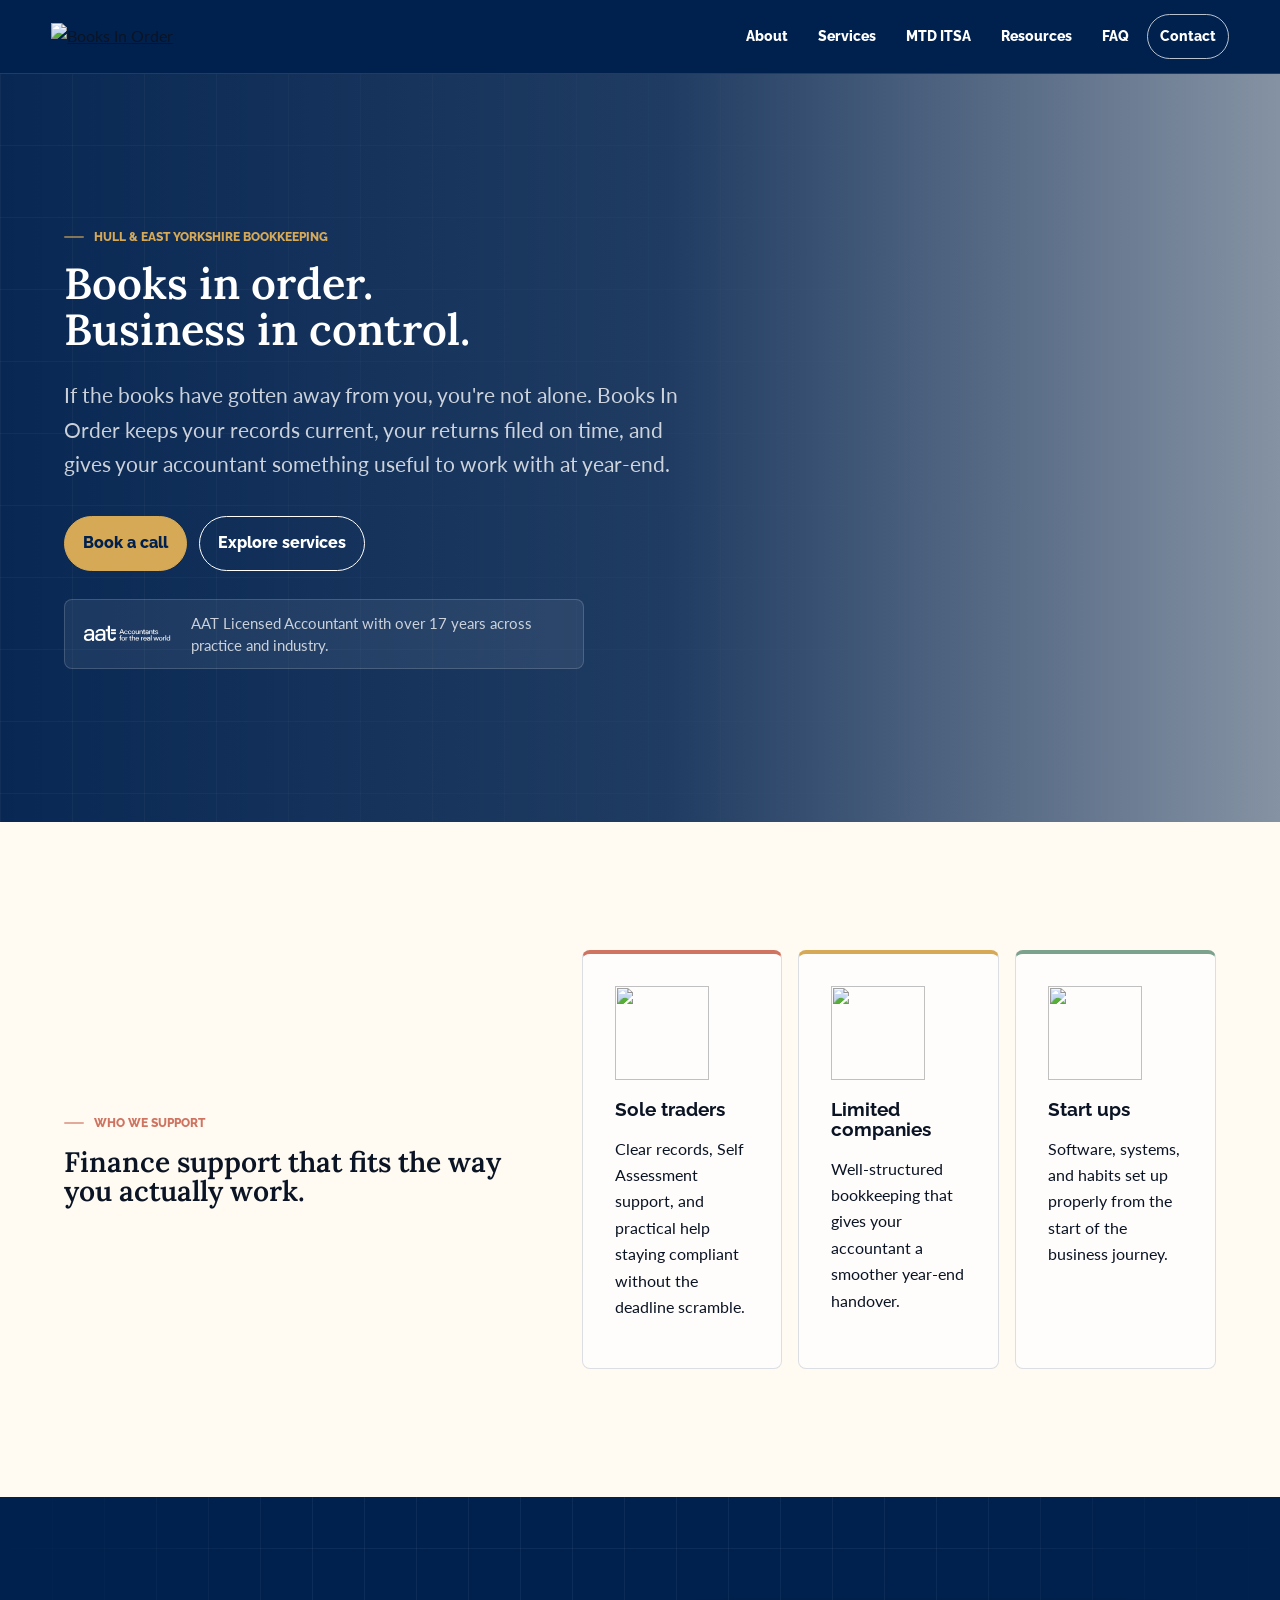
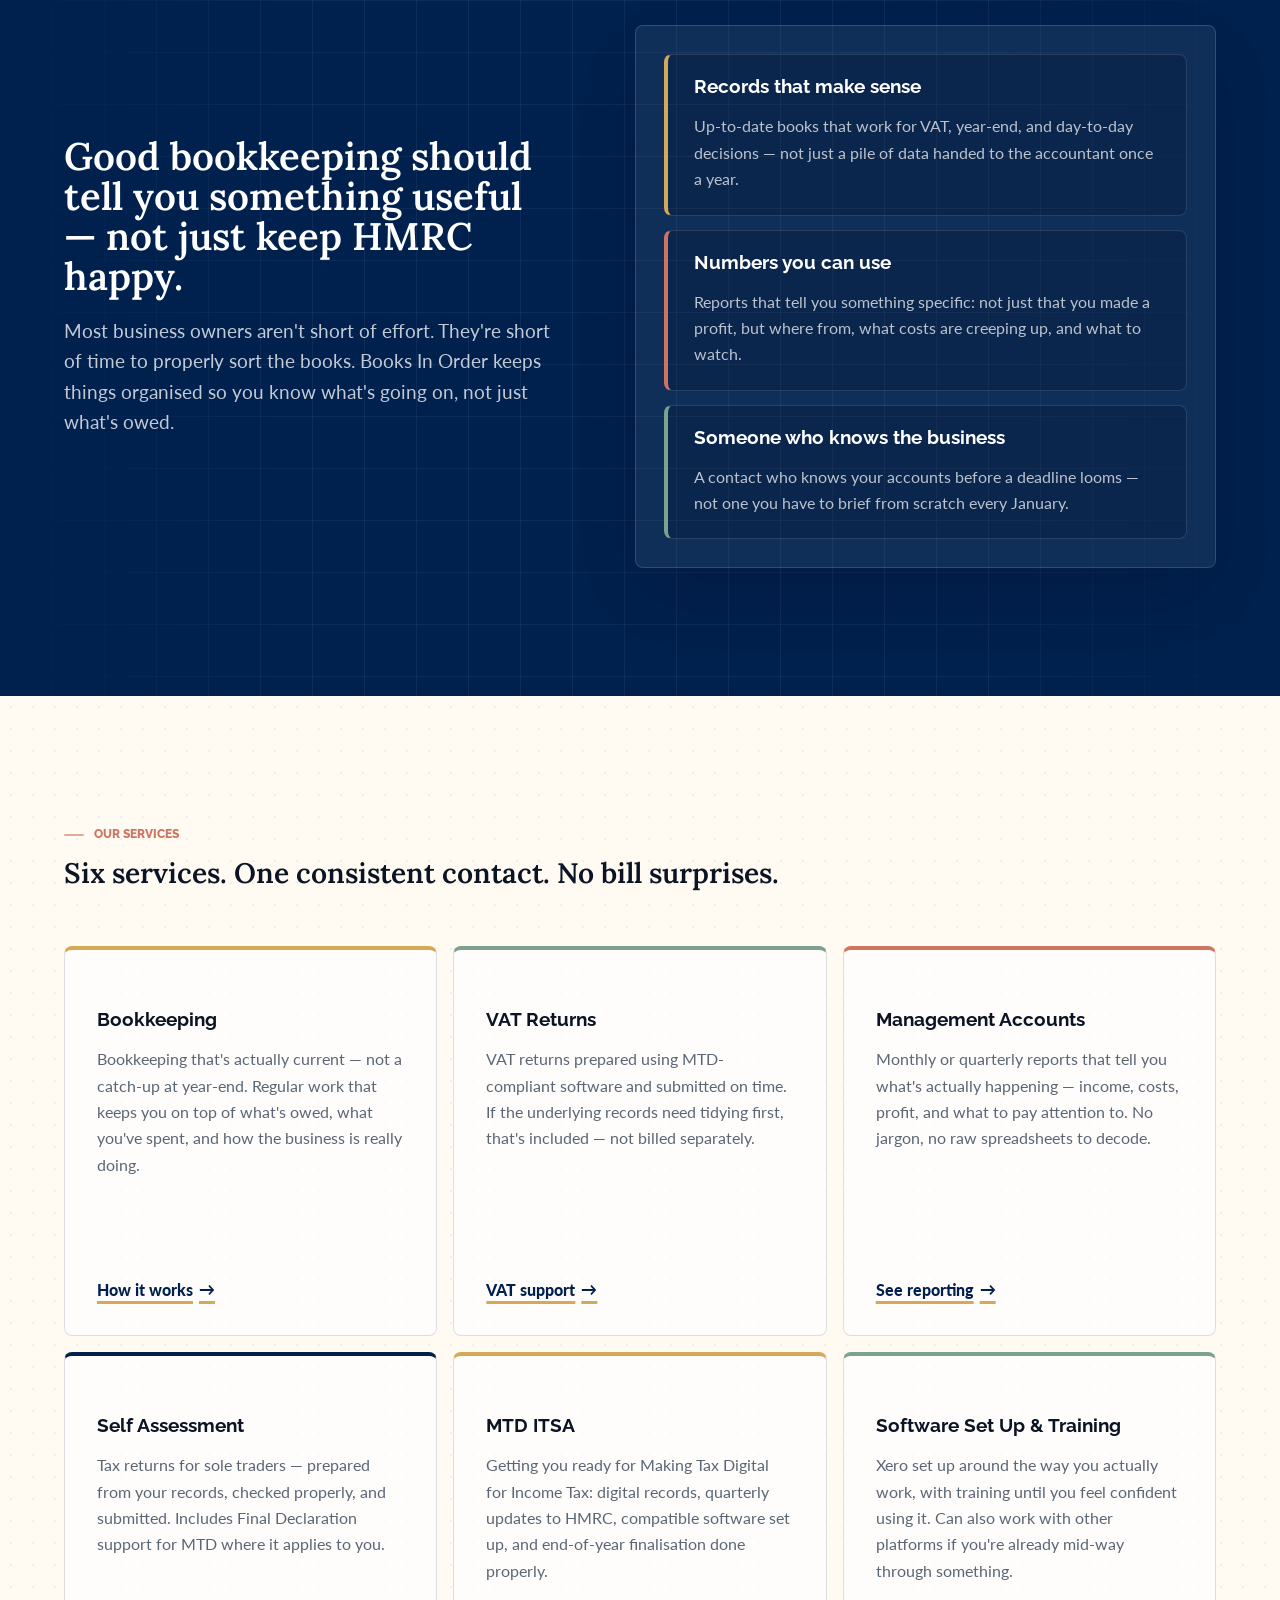
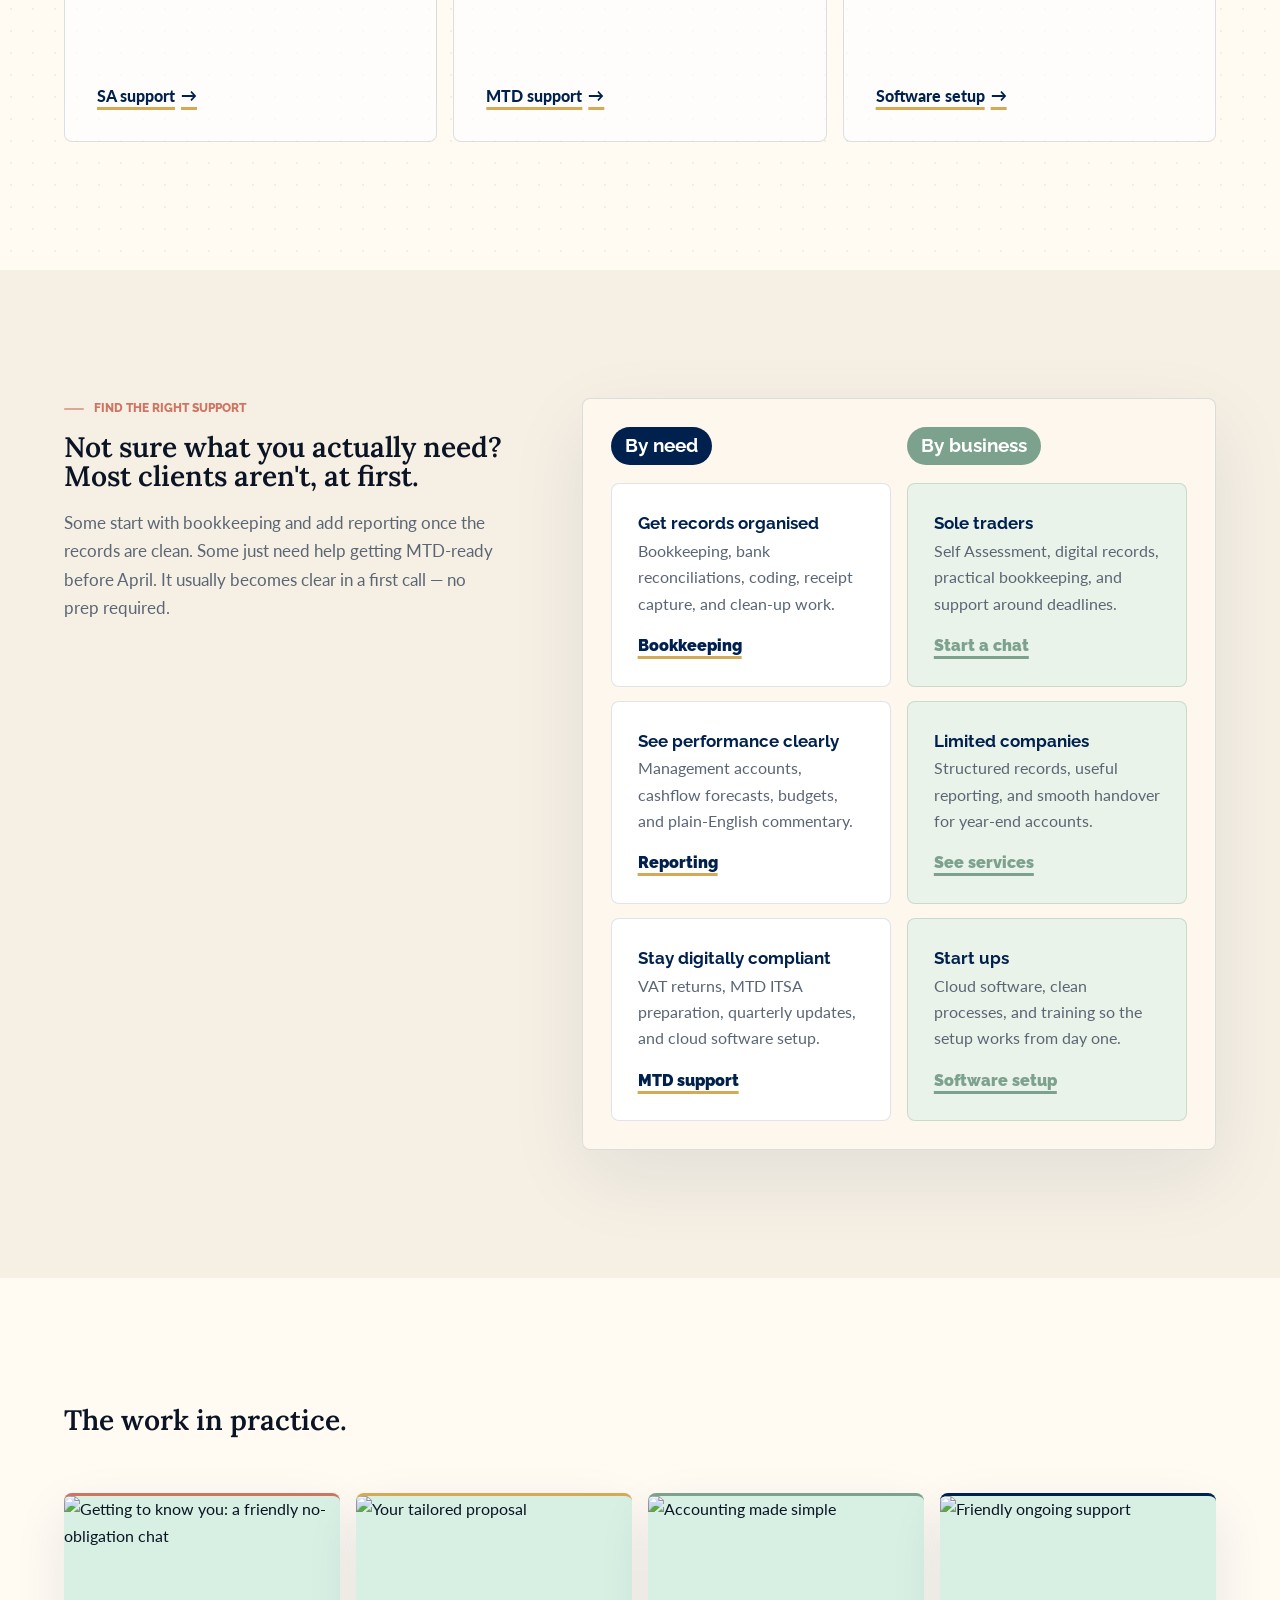
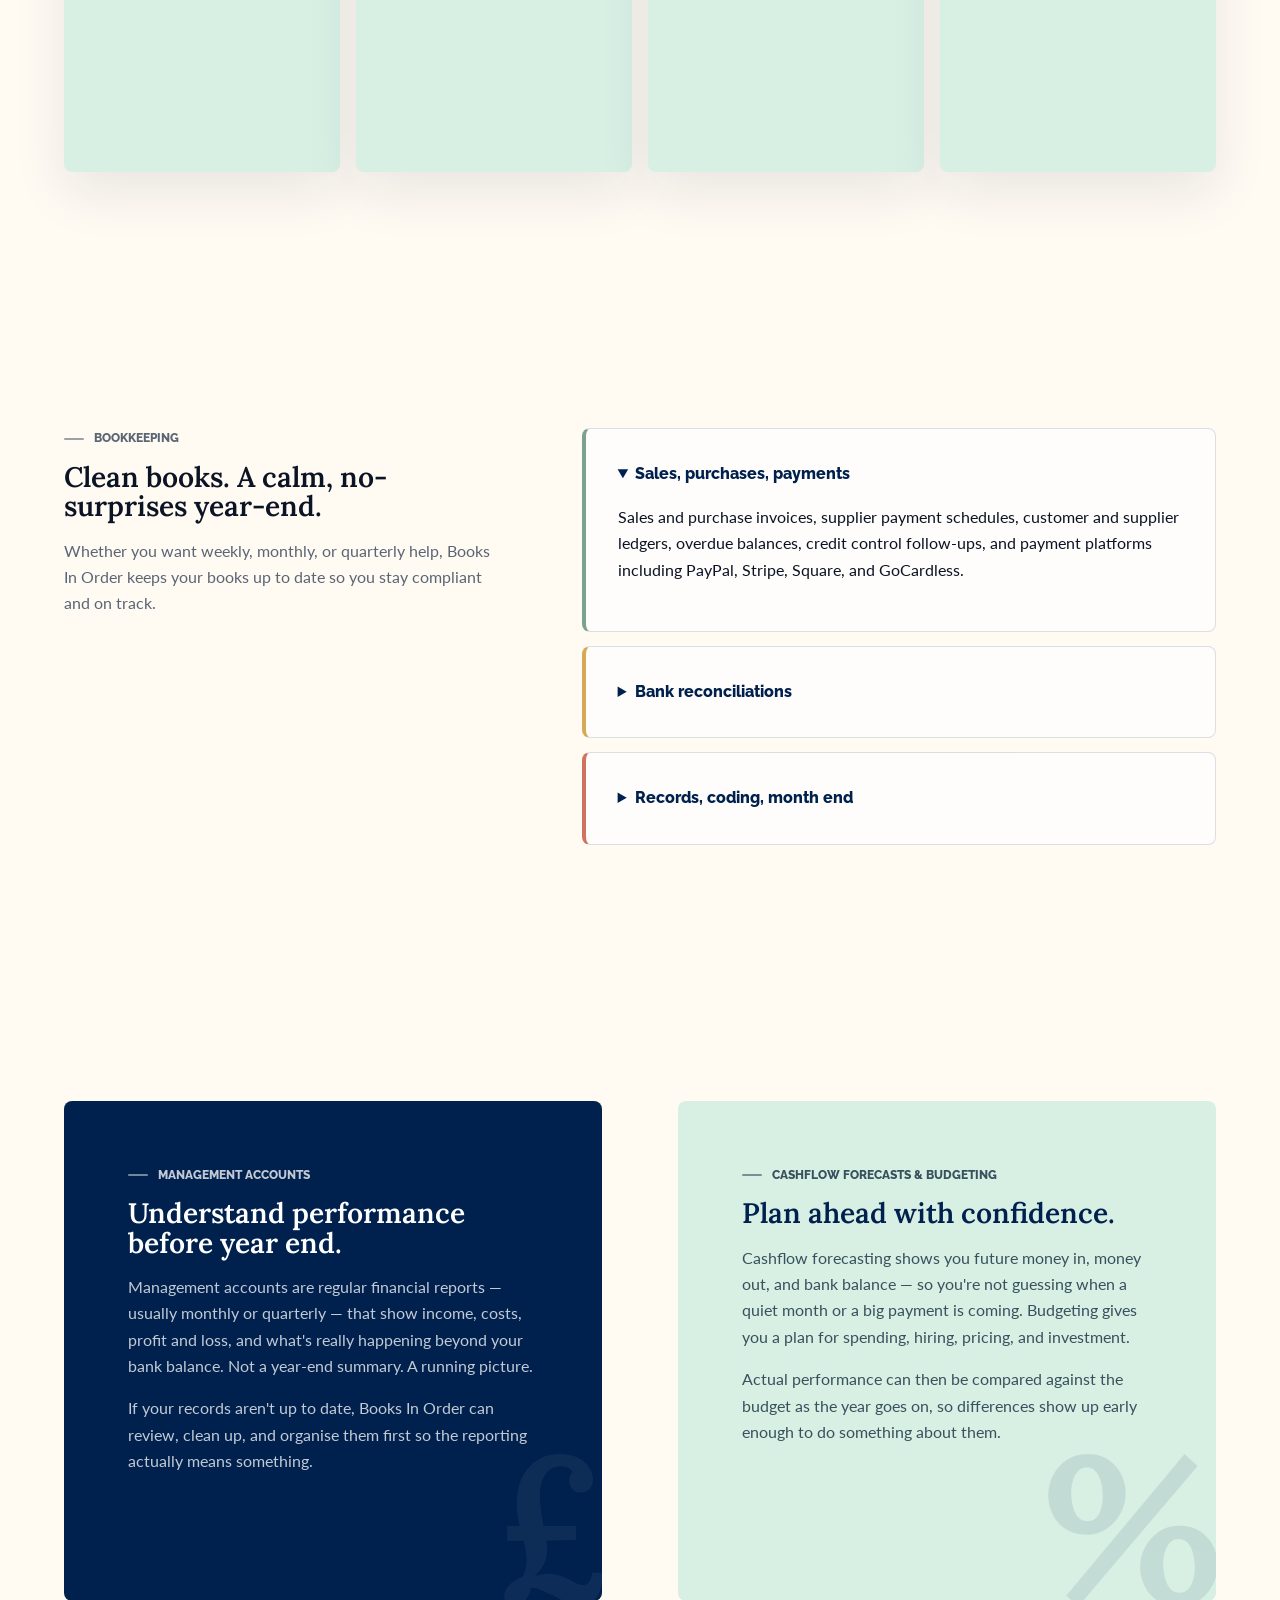
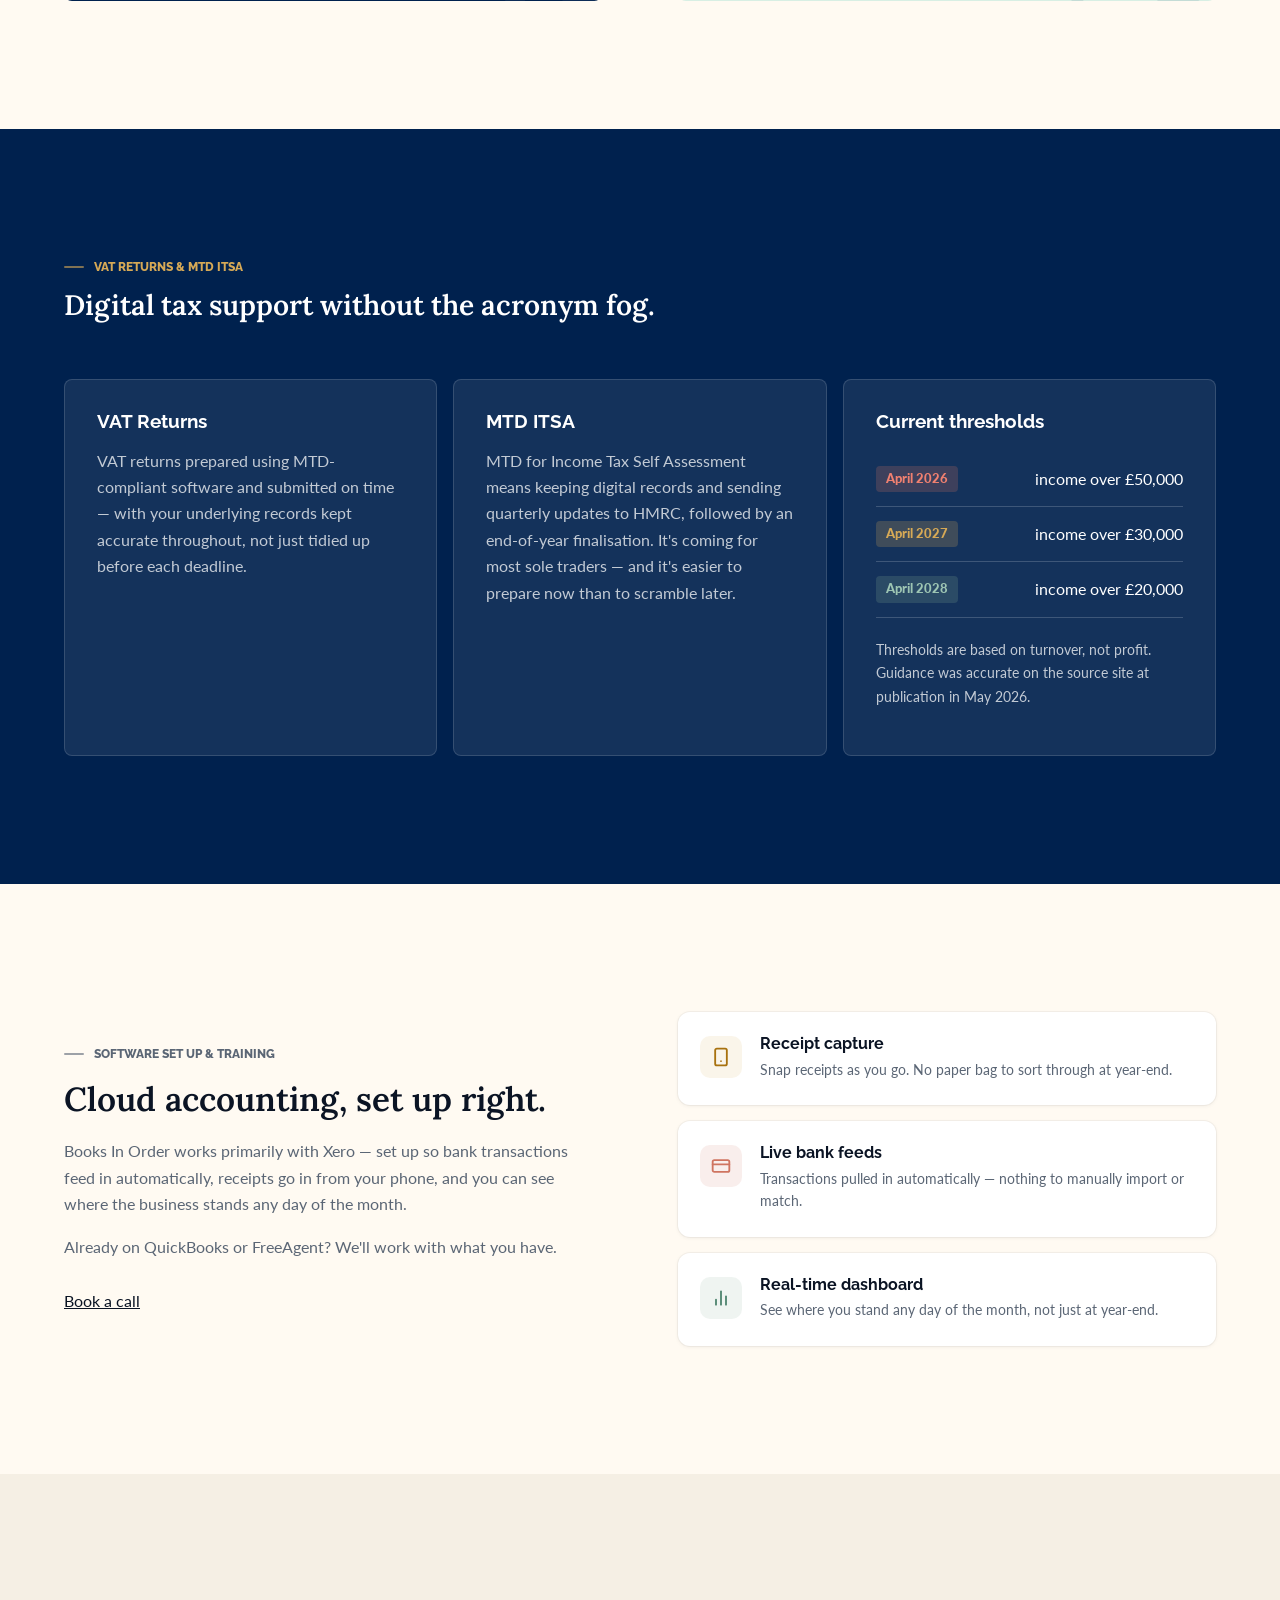
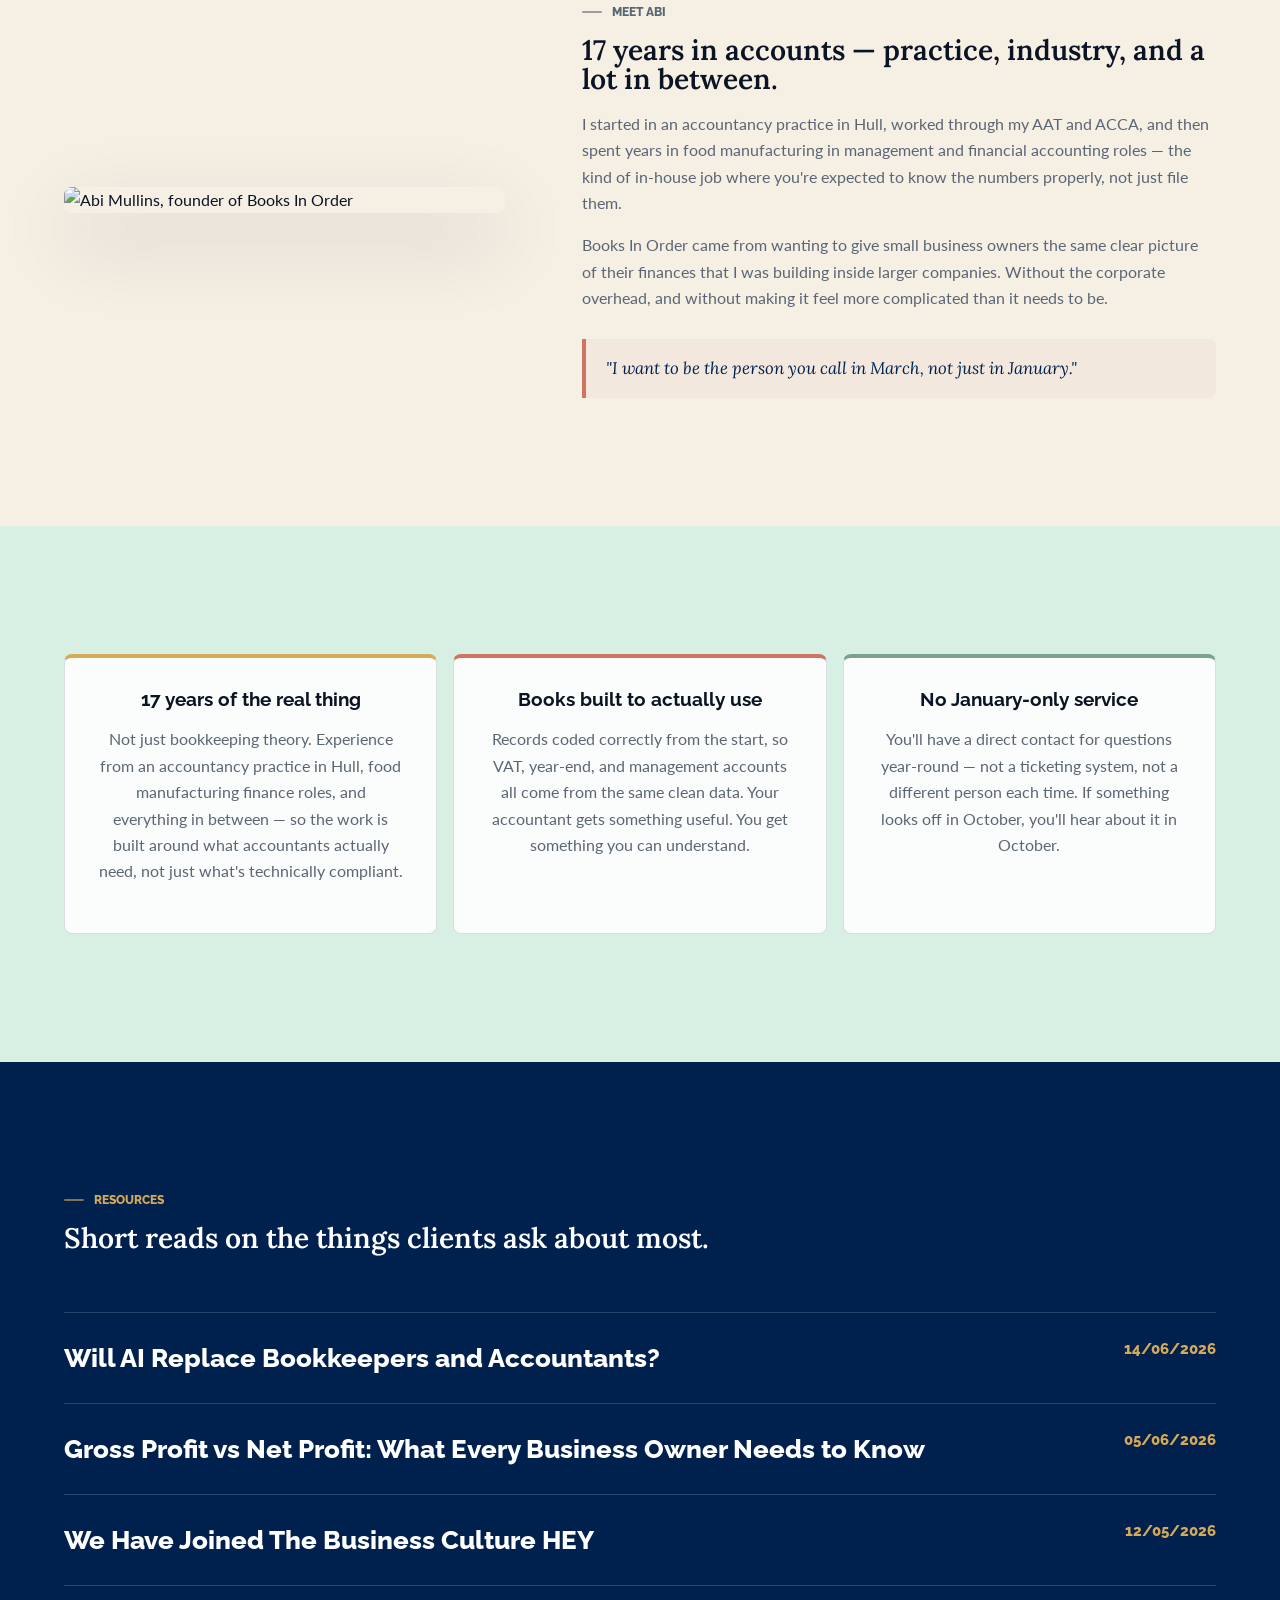
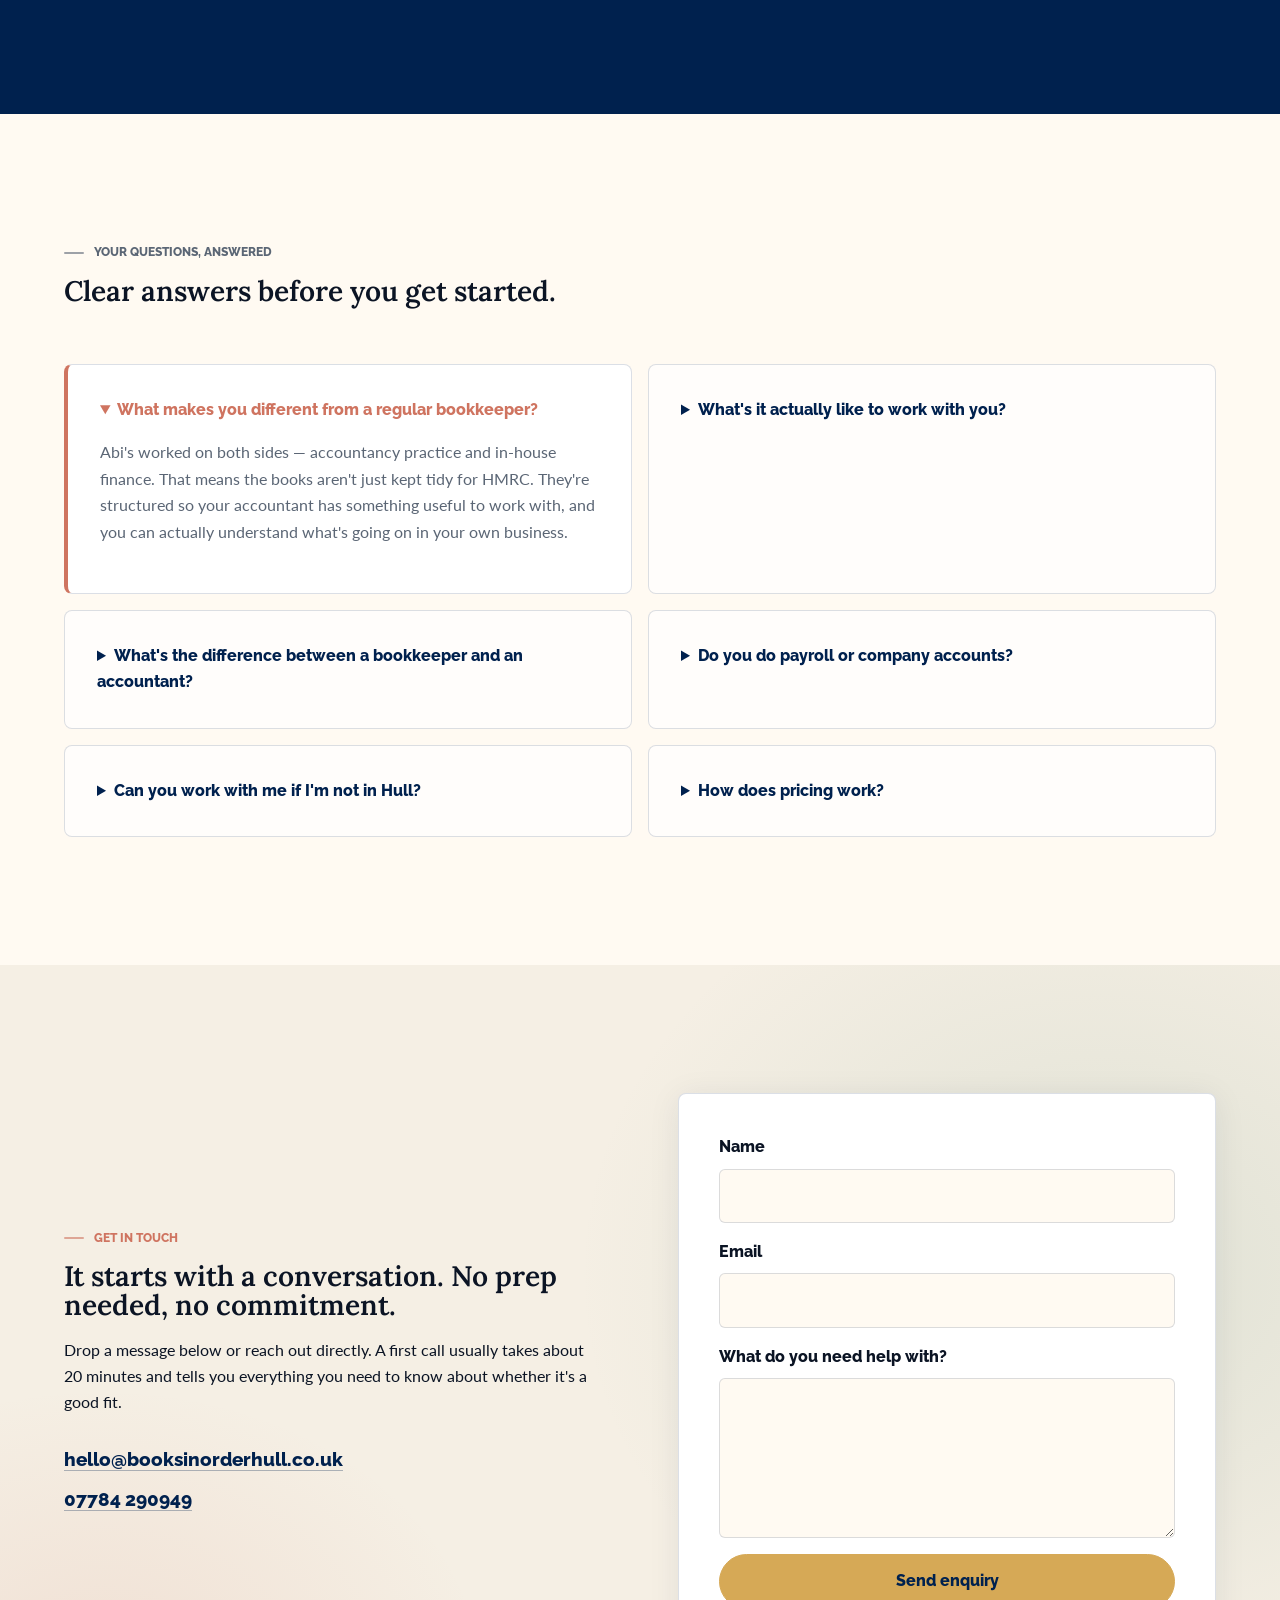
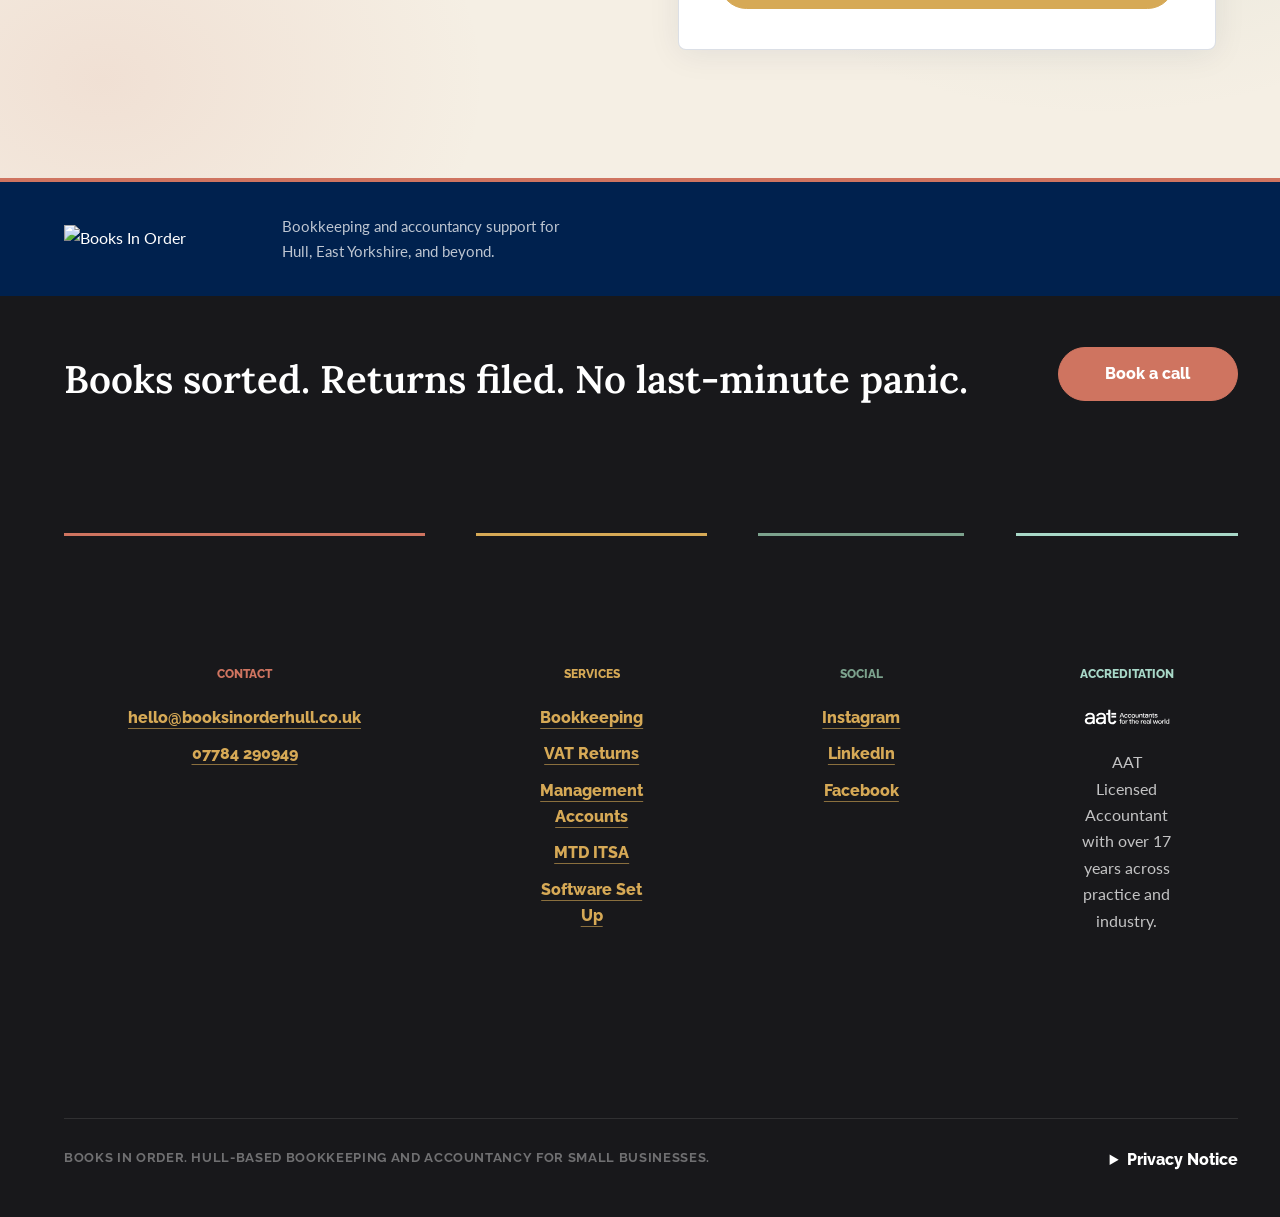
==== commit 82013431: "Fixes" ====
--- a/index.html
+++ b/index.html
@@ -19,11 +19,11 @@
       </a>
       <button class="menu-toggle" type="button" aria-expanded="false" aria-controls="site-nav">Menu</button>
       <nav id="site-nav" class="site-nav" aria-label="Main navigation">
-        <a href="#about">About</a>
+        <a href="about.html">About</a>
         <a href="#services">Services</a>
-        <a href="#mtd">MTD ITSA</a>
+        <a href="mtd-itsa.html">MTD ITSA</a>
         <a href="#resources">Resources</a>
-        <a href="#faq">FAQ</a>
+        <a href="faq.html">FAQ</a>
         <a class="nav-cta" href="#contact">Contact</a>
       </nav>
     </header>
@@ -33,7 +33,7 @@
         <div class="hero-grid">
           <div class="hero-copy reveal visible">
             <p class="eyebrow">Hull & East Yorkshire bookkeeping</p>
-            <h1>Numbers brought back into <span class="accent-word">order</span>, without making your business feel small.</h1>
+            <h1>Books in order.<br>Business in control.</h1>
             <p class="lede">If the books have gotten away from you, you're not alone. Books In Order keeps your records current, your returns filed on time, and gives your accountant something useful to work with at year-end.</p>
             <div class="hero-actions">
               <a class="button primary" href="#contact">Book a call</a>
@@ -100,37 +100,37 @@
             <img src="https://images.squarespace-cdn.com/content/v1/69c305b669880d13ca2f58d3/4d917e02-0b38-4333-8755-67a2b61d1ab8/Bookkeeping+Icon.png?format=300w" alt="">
             <h3>Bookkeeping</h3>
             <p>Bookkeeping that's actually current — not a catch-up at year-end. Regular work that keeps you on top of what's owed, what you've spent, and how the business is really doing.</p>
-            <a href="#bookkeeping">How it works</a>
+            <a href="bookkeeping.html">How it works</a>
           </article>
           <article class="service-card reveal">
             <img src="https://images.squarespace-cdn.com/content/v1/69c305b669880d13ca2f58d3/763222ee-6be6-4e13-afca-10b3735769d6/VAT+icon.png?format=300w" alt="">
             <h3>VAT Returns</h3>
             <p>VAT returns prepared using MTD-compliant software and submitted on time. If the underlying records need tidying first, that's included — not billed separately.</p>
-            <a href="#vat">VAT support</a>
+            <a href="vat-returns.html">VAT support</a>
           </article>
           <article class="service-card reveal">
             <img src="https://images.squarespace-cdn.com/content/v1/69c305b669880d13ca2f58d3/249633e8-805a-471d-8360-541df7de46d4/Man+Accs+icon.png?format=300w" alt="">
             <h3>Management Accounts</h3>
             <p>Monthly or quarterly reports that tell you what's actually happening — income, costs, profit, and what to pay attention to. No jargon, no raw spreadsheets to decode.</p>
-            <a href="#reporting">See reporting</a>
+            <a href="management-accounts.html">See reporting</a>
           </article>
           <article class="service-card reveal">
             <img src="https://images.squarespace-cdn.com/content/v1/69c305b669880d13ca2f58d3/02e10a58-3d56-4bad-8cbb-ed2f3c712b4f/SA+icon.png?format=300w" alt="">
             <h3>Self Assessment</h3>
             <p>Tax returns for sole traders — prepared from your records, checked properly, and submitted. Includes Final Declaration support for MTD where it applies to you.</p>
-            <a href="#mtd">SA support</a>
+            <a href="mtd-itsa.html">SA support</a>
           </article>
           <article class="service-card reveal">
             <img src="https://images.squarespace-cdn.com/content/v1/69c305b669880d13ca2f58d3/0dd49957-e2a8-418d-ae3b-772eff8dca1c/MTD+icon.png?format=300w" alt="">
             <h3>MTD ITSA</h3>
             <p>Getting you ready for Making Tax Digital for Income Tax: digital records, quarterly updates to HMRC, compatible software set up, and end-of-year finalisation done properly.</p>
-            <a href="#mtd">MTD support</a>
+            <a href="mtd-itsa.html">MTD support</a>
           </article>
           <article class="service-card reveal">
             <img src="https://images.squarespace-cdn.com/content/v1/69c305b669880d13ca2f58d3/2127d127-161d-464d-88c6-900a5026d3ab/Software+icon.png?format=300w" alt="">
             <h3>Software Set Up & Training</h3>
             <p>Xero set up around the way you actually work, with training until you feel confident using it. Can also work with other platforms if you're already mid-way through something.</p>
-            <a href="#software">Software setup</a>
+            <a href="software.html">Software setup</a>
           </article>
         </div>
       </section>
@@ -157,25 +157,6 @@
         </div>
       </section>
 
-      <section class="process section-soft reveal" id="process">
-        <div class="process-intro">
-          <h2>How it works — from first call to sorted books.</h2>
-          <p>It usually starts with a 20-minute phone call. From there, things move quickly. Most clients are up and running within a week of that first conversation.</p>
-        </div>
-        <div class="process-board">
-          <div class="process-rail" aria-hidden="true">
-            <span>Start</span>
-            <strong></strong>
-            <span>Steady</span>
-          </div>
-          <div class="process-steps">
-            <article><span>01</span><div><h3>First call</h3><p>Talk through your business, what's in place already, what's not, and what's feeling heavy. No prep needed.</p></div></article>
-            <article><span>02</span><div><h3>Records review</h3><p>We check what's already there — whether records need a clean-up, which software will help, and what the monthly work actually involves.</p></div></article>
-            <article><span>03</span><div><h3>Fixed monthly fee</h3><p>Services are quoted based on what's actually needed. Where possible it's a fixed monthly figure — no invoice surprises.</p></div></article>
-            <article><span>04</span><div><h3>Year-round support</h3><p>Regular bookkeeping, reporting where needed, and a direct contact who knows your accounts before a deadline arrives.</p></div></article>
-          </div>
-        </div>
-      </section>
 
       <section class="source-gallery reveal" aria-label="Books In Order working process visuals">
         <div class="section-heading">
@@ -261,19 +242,41 @@
       </section>
 
       <section class="software" id="software">
-        <div class="software-copy reveal">
-          <p class="eyebrow">Software Set Up & Training</p>
-          <h2>Cloud accounting that fits how you actually run your business.</h2>
-          <div class="software-body">
-            <p class="service-alias">Software Set Up and Training for small businesses.</p>
-            <p>Cloud accounting means your bank transactions feed in automatically, receipts can be snapped on your phone, and your bookkeeper can work on the same data in real time — no emailing spreadsheets back and forth.</p>
-            <p>Books In Order works primarily with Xero but can support other platforms if you're already using something and don't want to switch.</p>
-          </div>
-          <ul class="software-features">
-            <li>Receipt capture by phone</li>
-            <li>Live bank feeds</li>
-            <li>Real-time dashboard</li>
-          </ul>
+        <div class="software-lead reveal">
+          <p class="eyebrow">Software Set Up &amp; Training</p>
+          <h2>Cloud accounting, set up right.</h2>
+          <p>Books In Order works primarily with Xero — set up so bank transactions feed in automatically, receipts go in from your phone, and you can see where the business stands any day of the month.</p>
+          <p>Already on QuickBooks or FreeAgent? We'll work with what you have.</p>
+          <a href="#contact" class="btn btn-primary">Book a call</a>
+        </div>
+        <div class="software-cards reveal">
+          <div class="sw-card">
+            <div class="sw-icon sw-icon--gold">
+              <svg width="20" height="20" viewBox="0 0 24 24" fill="none" stroke="currentColor" stroke-width="2.2" stroke-linecap="round" stroke-linejoin="round"><rect x="5" y="2" width="14" height="20" rx="2"/><circle cx="12" cy="17" r="1" fill="currentColor" stroke="none"/></svg>
+            </div>
+            <div>
+              <h3>Receipt capture</h3>
+              <p>Snap receipts as you go. No paper bag to sort through at year-end.</p>
+            </div>
+          </div>
+          <div class="sw-card">
+            <div class="sw-icon sw-icon--coral">
+              <svg width="20" height="20" viewBox="0 0 24 24" fill="none" stroke="currentColor" stroke-width="2.2" stroke-linecap="round" stroke-linejoin="round"><rect x="2" y="5" width="20" height="14" rx="2"/><line x1="2" y1="10" x2="22" y2="10"/></svg>
+            </div>
+            <div>
+              <h3>Live bank feeds</h3>
+              <p>Transactions pulled in automatically — nothing to manually import or match.</p>
+            </div>
+          </div>
+          <div class="sw-card">
+            <div class="sw-icon sw-icon--sage">
+              <svg width="20" height="20" viewBox="0 0 24 24" fill="none" stroke="currentColor" stroke-width="2.2" stroke-linecap="round" stroke-linejoin="round"><line x1="18" y1="20" x2="18" y2="10"/><line x1="12" y1="20" x2="12" y2="4"/><line x1="6" y1="20" x2="6" y2="14"/></svg>
+            </div>
+            <div>
+              <h3>Real-time dashboard</h3>
+              <p>See where you stand any day of the month, not just at year-end.</p>
+            </div>
+          </div>
         </div>
       </section>
 
@@ -325,7 +328,7 @@
         </div>
       </section>
 
-      <section class="contact section-dark" id="contact">
+      <section class="contact section-soft" id="contact">
         <div class="contact-copy reveal">
           <p class="eyebrow">Get in touch</p>
           <h2>It starts with a conversation. No prep needed, no commitment.</h2>
--- a/styles.css
+++ b/styles.css
@@ -122,9 +122,9 @@
   align-items: center;
   padding: clamp(72px, 9vw, 132px) clamp(20px, 5vw, 80px);
   background:
-    linear-gradient(90deg, rgba(0, 33, 78, 0.96) 0%, rgba(0, 33, 78, 0.86) 48%, rgba(0, 33, 78, 0.54) 100%),
-    url("https://images.squarespace-cdn.com/content/v1/69c305b669880d13ca2f58d3/c41d12c7-583b-4b94-b5ea-519dea3bc6b7/Canva+1.png?format=1500w");
-  background-position: center right;
+    linear-gradient(90deg, rgba(0, 33, 78, 0.97) 0%, rgba(0, 33, 78, 0.88) 52%, rgba(0, 33, 78, 0.48) 100%),
+    url("https://images.unsplash.com/photo-1460925895917-afdab827c52f?w=1920&q=80");
+  background-position: center center;
   background-size: cover;
 }
 
@@ -178,12 +178,12 @@
 }
 
 h1 {
-  max-width: 720px;
-  font-size: clamp(2.8rem, 4.8vw, 4.8rem);
+  max-width: 920px;
+  font-size: clamp(2rem, 3.4vw, 3.4rem);
 }
 
 h2 {
-  font-size: clamp(2.1rem, 4.5vw, 4.6rem);
+  font-size: clamp(1.4rem, 2.2vw, 2.3rem);
 }
 
 h3 {
@@ -396,7 +396,7 @@
 
 .manifesto-copy h2 {
   max-width: 680px;
-  font-size: clamp(2.6rem, 4.7vw, 5.2rem);
+  font-size: clamp(1.8rem, 3vw, 3rem);
 }
 
 .manifesto-copy p:not(.eyebrow) {
@@ -471,7 +471,7 @@
 .trust-strip span {
   color: var(--gold);
   font-family: Lora, Georgia, serif;
-  font-size: clamp(2.4rem, 4vw, 4.2rem);
+  font-size: clamp(1.8rem, 2.8vw, 2.8rem);
   font-weight: 600;
   line-height: 1;
 }
@@ -627,9 +627,8 @@
 .process-board {
   display: grid;
   grid-template-columns: 86px minmax(0, 1fr);
-  gap: clamp(18px, 3vw, 34px);
-  min-height: 620px;
-  padding: clamp(22px, 4vw, 42px);
+  gap: clamp(14px, 2.5vw, 28px);
+  padding: clamp(18px, 3vw, 32px);
   border: 1px solid rgba(0, 33, 78, 0.14);
   border-radius: var(--radius);
   background:
@@ -663,10 +662,10 @@
 
 .process-steps article {
   display: grid;
-  grid-template-columns: 64px minmax(0, 1fr);
-  gap: clamp(16px, 3vw, 32px);
+  grid-template-columns: 54px minmax(0, 1fr);
+  gap: clamp(12px, 2vw, 22px);
   align-items: start;
-  padding: clamp(20px, 3vw, 30px);
+  padding: clamp(14px, 2vw, 20px);
   border: 1px solid rgba(0, 33, 78, 0.12);
   border-radius: var(--radius);
   background: rgba(255, 250, 242, 0.82);
@@ -682,8 +681,8 @@
 .process-steps span {
   display: inline-grid;
   place-items: center;
-  width: 54px;
-  height: 54px;
+  width: 44px;
+  height: 44px;
   border-radius: 50%;
   background: var(--navy);
   color: var(--gold);
@@ -797,51 +796,10 @@
 }
 
 .software {
-  grid-template-columns: minmax(0, 1.05fr) minmax(0, 0.95fr);
-}
-
-.software-visual {
-  position: relative;
-  min-height: 480px;
-  border-radius: var(--radius);
-  background:
-    linear-gradient(135deg, rgba(0, 33, 78, 0.08), rgba(216, 239, 228, 0.8)),
-    repeating-linear-gradient(90deg, transparent, transparent 27px, rgba(0, 33, 78, 0.08) 28px);
-  overflow: hidden;
-}
-
-.software-visual div {
-  position: absolute;
-  display: grid;
-  place-items: center;
-  border-radius: var(--radius);
-  background: var(--white);
-  box-shadow: var(--shadow);
-  color: var(--navy);
-  font-family: Raleway, Arial, sans-serif;
-  font-weight: 800;
-}
-
-.phone-card {
-  width: 190px;
-  height: 300px;
-  left: 10%;
-  top: 90px;
-}
-
-.cloud-card {
-  width: 210px;
-  height: 130px;
-  right: 12%;
-  top: 70px;
-}
-
-.dashboard-card {
-  width: 330px;
-  height: 170px;
-  right: 18%;
-  bottom: 70px;
-}
+  grid-template-columns: minmax(0, 1fr) minmax(0, 1fr);
+  align-items: center;
+}
+
 
 .about-image img {
   width: 100%;
@@ -888,6 +846,7 @@
 
 .contact {
   max-width: none;
+  grid-template-columns: minmax(0, 1fr) minmax(0, 1fr);
 }
 
 .contact-copy,
@@ -900,26 +859,33 @@
   display: grid;
   gap: 8px;
   margin-top: 28px;
-  color: var(--gold);
+  color: var(--navy);
   font-family: Raleway, Arial, sans-serif;
   font-size: 1.2rem;
   font-weight: 800;
 }
 
+.contact-links a {
+  color: var(--navy);
+  text-decoration-color: rgba(0, 33, 78, 0.3);
+  text-underline-offset: 4px;
+}
+
 .contact-form {
   display: grid;
   gap: 16px;
   width: 100%;
   padding: clamp(22px, 4vw, 40px);
-  border: 1px solid rgba(255, 255, 255, 0.16);
+  border: 1px solid var(--line);
   border-radius: var(--radius);
-  background: rgba(255, 255, 255, 0.08);
+  background: var(--white);
+  box-shadow: 0 4px 32px rgba(0, 33, 78, 0.08);
 }
 
 .contact-form label {
   display: grid;
   gap: 8px;
-  color: rgba(255, 255, 255, 0.78);
+  color: var(--ink);
   font-family: Raleway, Arial, sans-serif;
   font-weight: 800;
 }
@@ -927,9 +893,9 @@
 .contact-form input,
 .contact-form textarea {
   width: 100%;
-  border: 1px solid rgba(255, 255, 255, 0.24);
+  border: 1px solid var(--line);
   border-radius: 6px;
-  background: rgba(255, 255, 255, 0.94);
+  background: var(--paper);
   color: var(--ink);
   padding: 13px 14px;
 }
@@ -938,7 +904,7 @@
   display: grid;
   gap: clamp(28px, 5vw, 56px);
   padding: clamp(46px, 7vw, 86px) clamp(20px, 5vw, 80px) 34px;
-  background: var(--navy);
+  background: #18181b;
   color: var(--white);
   border-top: 1px solid rgba(255, 255, 255, 0.12);
 }
@@ -963,7 +929,7 @@
 
 .footer-hero h2 {
   max-width: 720px;
-  font-size: clamp(2.4rem, 5vw, 5.4rem);
+  font-size: clamp(1.8rem, 3vw, 3.4rem);
 }
 
 .footer-grid {
@@ -976,6 +942,8 @@
 .footer-card {
   display: grid;
   align-content: start;
+  justify-items: center;
+  text-align: center;
   gap: 10px;
   padding: clamp(20px, 3vw, 30px);
   border: 1px solid rgba(255, 255, 255, 0.14);
@@ -1168,63 +1136,59 @@
 .timeline li:nth-child(2) span { background: rgba(214, 169, 86, 0.22); color: var(--gold); }
 .timeline li:nth-child(3) span { background: rgba(124, 162, 141, 0.22); color: #9dc5b3; }
 
-/* 15 · Software section: full-width editorial layout */
-.software {
-  display: block;
-}
-
-.software-copy {
-  display: grid;
-  grid-template-columns: minmax(0, 0.85fr) minmax(0, 1.15fr);
-  grid-template-areas:
-    "eyebrow eyebrow"
-    "heading body"
-    "features features";
-  gap: clamp(20px, 2.5vw, 36px) clamp(48px, 8vw, 130px);
-  align-items: start;
-  max-width: none;
-}
-
-.software-copy .eyebrow       { grid-area: eyebrow; }
-.software-copy h2             { grid-area: heading; font-size: clamp(2.8rem, 5.5vw, 6rem); line-height: 1; }
-.software-copy .software-body { grid-area: body; }
-.software-features            { grid-area: features; }
-
-.software-features {
-  list-style: none;
+/* 15 · Software section */
+.software-lead h2 {
+  font-size: clamp(1.6rem, 2.6vw, 2.6rem);
+  line-height: 1.15;
+  margin: 10px 0 20px;
+}
+
+.software-lead p { color: var(--muted); margin-bottom: 16px; }
+.software-lead p:last-of-type { margin-bottom: 28px; }
+
+.software-cards {
+  display: flex;
+  flex-direction: column;
+  gap: 16px;
+}
+
+.sw-card {
+  display: flex;
+  align-items: flex-start;
+  gap: 18px;
+  background: var(--white);
+  border-radius: 12px;
+  padding: 24px 22px;
+  box-shadow: 0 1px 4px rgba(0,0,0,0.06), 0 0 0 1px rgba(0,0,0,0.04);
+}
+
+.sw-card h3 {
+  font-size: 1rem;
+  font-weight: 700;
+  margin: 0 0 6px;
+  color: var(--ink);
+}
+
+.sw-card p {
+  font-size: 0.9rem;
+  color: var(--muted);
   margin: 0;
-  padding: clamp(24px, 3vw, 36px) 0 0;
+  line-height: 1.55;
+}
+
+.sw-icon {
   display: flex;
-  flex-wrap: wrap;
-  gap: 10px;
-  border-top: 1px solid var(--line);
-}
-
-.software-features li {
-  padding: 9px 20px;
-  border-radius: 999px;
-  font-family: Raleway, Arial, sans-serif;
-  font-weight: 800;
-  font-size: 0.82rem;
-  text-transform: uppercase;
-  letter-spacing: 0.05em;
-}
-
-.software-features li:nth-child(1) {
-  background: rgba(207, 116, 96, 0.1);
-  color: var(--coral);
-  border: 1px solid rgba(207, 116, 96, 0.28);
-}
-.software-features li:nth-child(2) {
-  background: rgba(124, 162, 141, 0.1);
-  color: var(--sage);
-  border: 1px solid rgba(124, 162, 141, 0.28);
-}
-.software-features li:nth-child(3) {
-  background: rgba(214, 169, 86, 0.1);
-  color: #b38a2a;
-  border: 1px solid rgba(214, 169, 86, 0.28);
-}
+  align-items: center;
+  justify-content: center;
+  width: 42px;
+  height: 42px;
+  border-radius: 10px;
+  flex-shrink: 0;
+}
+
+.sw-icon--gold  { background: rgba(214,169,86,0.12); color: #a8720f; }
+.sw-icon--coral { background: rgba(207,116,96,0.12); color: var(--coral); }
+.sw-icon--sage  { background: rgba(124,162,141,0.12); color: #4f8570; }
 
 /* 16 · Why section: mint background to create visual rhythm */
 .why { background: var(--mint); }
@@ -1269,8 +1233,8 @@
   position: absolute;
   inset: 0;
   background:
-    radial-gradient(ellipse 60% 80% at 86% 38%, rgba(124, 162, 141, 0.14) 0%, transparent 68%),
-    radial-gradient(ellipse 50% 60% at 8% 88%, rgba(207, 116, 96, 0.09) 0%, transparent 60%);
+    radial-gradient(ellipse 60% 80% at 86% 38%, rgba(124, 162, 141, 0.18) 0%, transparent 68%),
+    radial-gradient(ellipse 50% 60% at 8% 88%, rgba(207, 116, 96, 0.12) 0%, transparent 60%);
   pointer-events: none;
   z-index: 0;
 }
@@ -1369,9 +1333,12 @@
   display: flex;
   align-items: center;
   gap: 28px;
-  padding-bottom: clamp(28px, 4vw, 48px);
+  padding: clamp(20px, 3vw, 32px) clamp(20px, 5vw, 80px);
+  margin-left: calc(-1 * clamp(20px, 5vw, 80px));
+  margin-right: calc(-1 * clamp(20px, 5vw, 80px));
+  margin-top: calc(-1 * clamp(46px, 7vw, 86px));
   margin-bottom: clamp(28px, 4vw, 52px);
-  border-bottom: 1px solid rgba(255, 255, 255, 0.1);
+  background: var(--navy);
 }
 
 .footer-hero img {
@@ -1388,8 +1355,8 @@
 
 .footer-hero h2 {
   grid-area: headline;
-  font-size: clamp(3rem, 6.5vw, 7rem);
-  line-height: 1;
+  font-size: clamp(1.8rem, 3vw, 3.4rem);
+  line-height: 1.15;
   max-width: none;
 }
 
@@ -1457,6 +1424,114 @@
   color: rgba(255, 255, 255, 0.38);
   margin: 0;
 }
+
+/* =============================================
+   INNER PAGE STYLES
+   ============================================= */
+
+.page-hero {
+  background: var(--navy);
+  color: var(--white);
+  padding: clamp(60px, 8vw, 110px) clamp(24px, 6vw, 100px);
+  max-width: none;
+}
+
+.page-hero .eyebrow { color: var(--gold); }
+
+.page-hero h1 {
+  font-size: clamp(2rem, 4vw, 3.8rem);
+  line-height: 1.1;
+  margin: 12px 0 22px;
+  max-width: 820px;
+}
+
+.page-hero .lede {
+  font-size: clamp(1rem, 1.6vw, 1.15rem);
+  color: rgba(255,255,255,0.78);
+  max-width: 620px;
+  line-height: 1.65;
+  margin-bottom: 32px;
+}
+
+.page-hero .hero-actions { display: flex; gap: 16px; flex-wrap: wrap; }
+
+.page-intro {
+  max-width: 860px;
+  margin: 0 auto;
+}
+
+.page-intro p { font-size: 1.05rem; line-height: 1.7; color: var(--muted); margin-bottom: 20px; }
+
+.include-grid {
+  display: grid;
+  grid-template-columns: repeat(auto-fill, minmax(280px, 1fr));
+  gap: 20px;
+  margin-top: 12px;
+}
+
+.include-card {
+  background: var(--white);
+  border-radius: 12px;
+  padding: 26px 24px;
+  border-top: 3px solid var(--gold);
+  box-shadow: 0 1px 4px rgba(0,0,0,0.06);
+}
+
+.include-card:nth-child(2) { border-top-color: var(--coral); }
+.include-card:nth-child(3) { border-top-color: var(--sage); }
+.include-card:nth-child(4) { border-top-color: #a8d8c8; }
+.include-card:nth-child(5) { border-top-color: var(--gold); }
+
+.include-card h3 {
+  font-size: 1rem;
+  font-weight: 700;
+  color: var(--ink);
+  margin: 0 0 10px;
+}
+
+.include-card ul {
+  margin: 0;
+  padding-left: 18px;
+}
+
+.include-card li {
+  font-size: 0.9rem;
+  color: var(--muted);
+  line-height: 1.55;
+  margin-bottom: 4px;
+}
+
+.page-cta-band {
+  background: var(--mint);
+  padding: clamp(40px, 6vw, 72px) clamp(24px, 6vw, 100px);
+  text-align: center;
+  max-width: none;
+}
+
+.page-cta-band h2 {
+  margin-bottom: 12px;
+}
+
+.page-cta-band p {
+  color: var(--muted);
+  max-width: 540px;
+  margin: 0 auto 28px;
+}
+
+.page-cta-band .cta-actions { display: flex; gap: 16px; justify-content: center; flex-wrap: wrap; }
+
+.breadcrumb {
+  font-family: Raleway, Arial, sans-serif;
+  font-size: 0.82rem;
+  font-weight: 700;
+  text-transform: uppercase;
+  letter-spacing: 0.05em;
+  margin-bottom: 8px;
+  color: rgba(255,255,255,0.5);
+}
+
+.breadcrumb a { color: var(--gold); text-decoration: none; }
+.breadcrumb a:hover { text-decoration: underline; }
 
 @media (max-width: 980px) {
   .menu-toggle {
@@ -1537,7 +1612,7 @@
 
   .footer-hero h2 {
     grid-area: headline;
-    font-size: clamp(2.6rem, 5.5vw, 4.8rem);
+    font-size: clamp(1.6rem, 4vw, 2.6rem);
   }
 
   .footer-hero .button {
